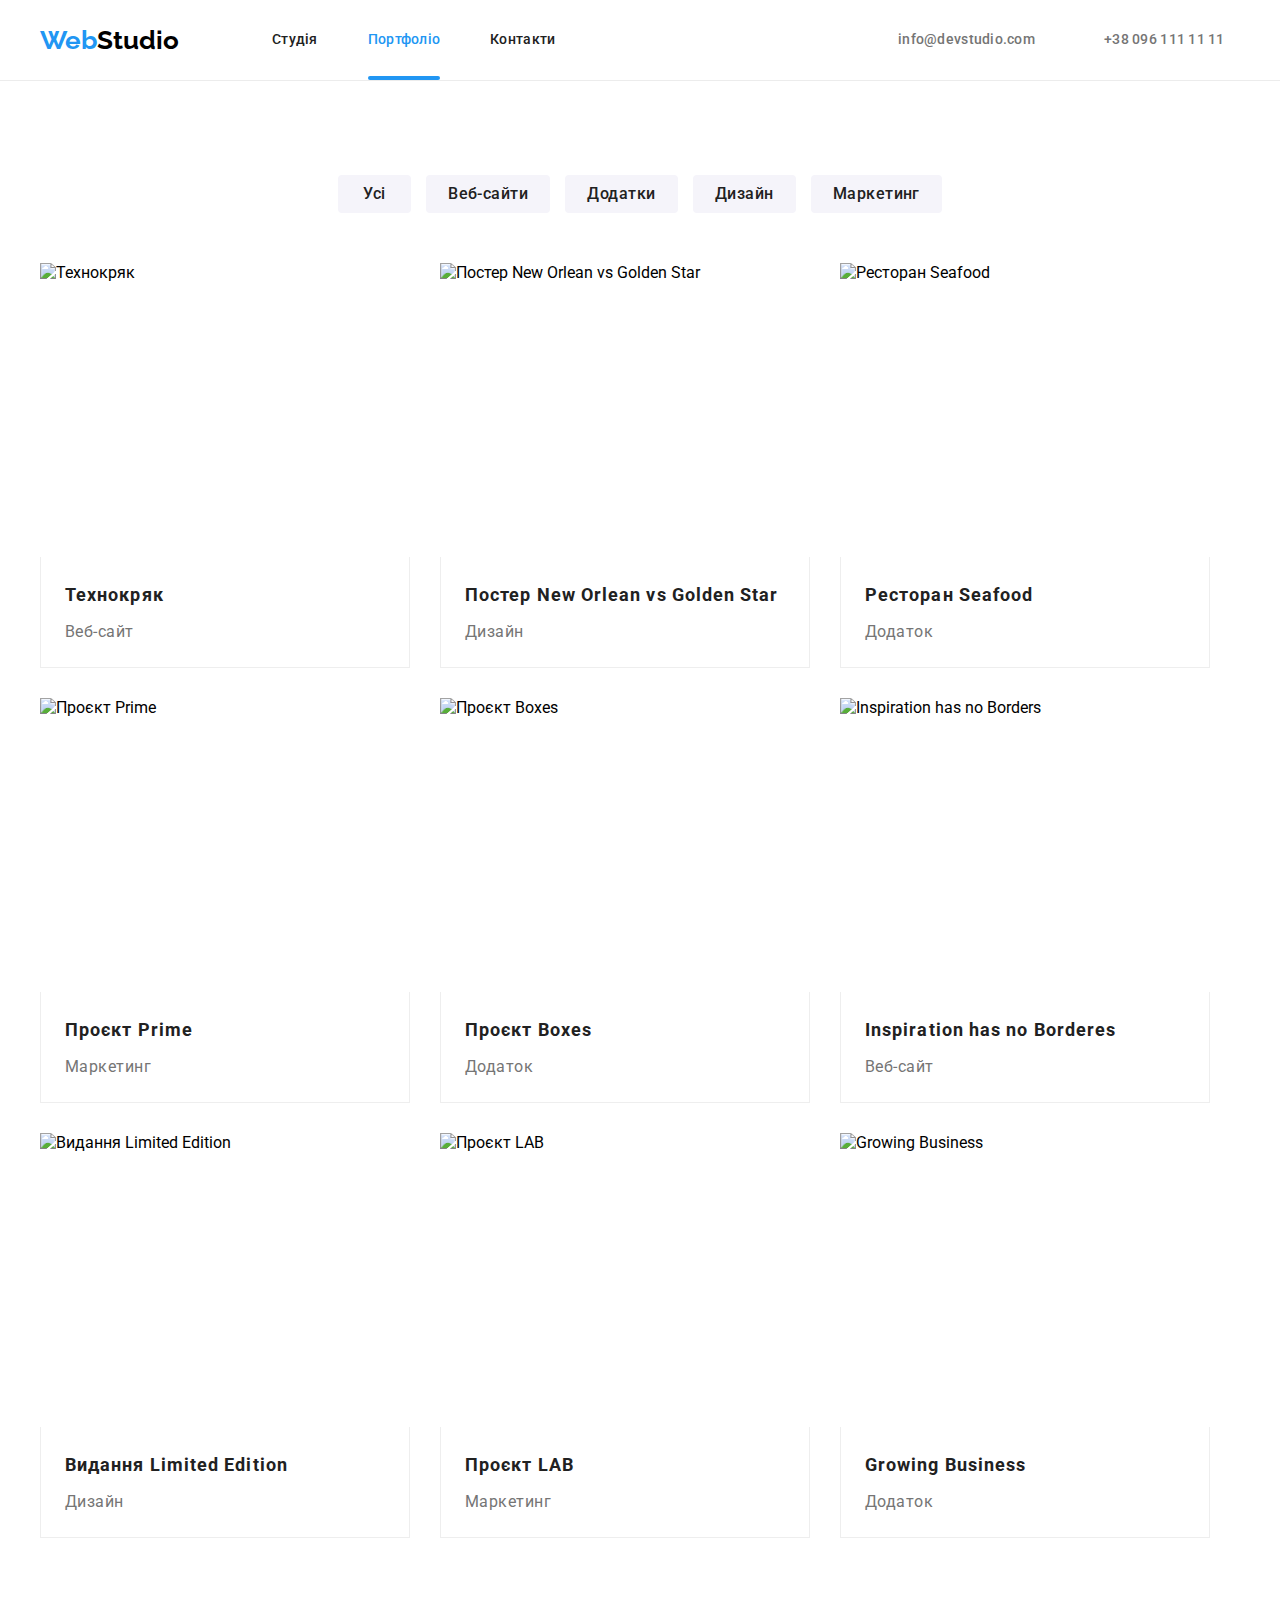
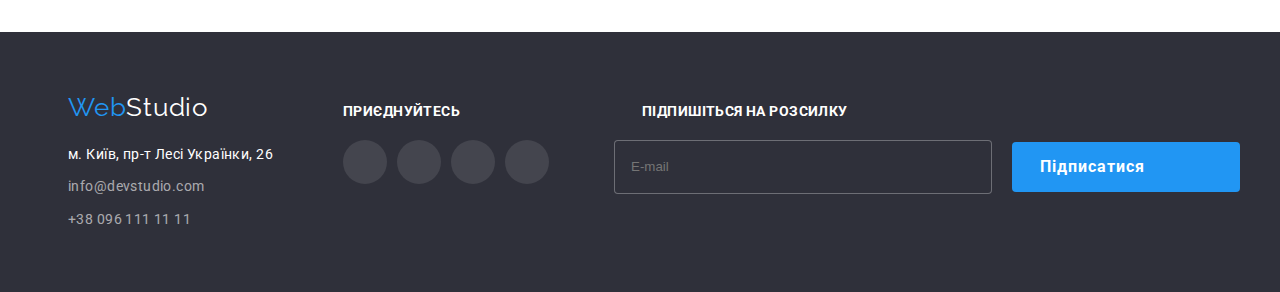
==== portfolio.html @ 9c668f52 "1" ====
<!DOCTYPE html>
<html lang="uk">
  <head>
    <meta charset="UTF-8" />
    <meta http-equiv="X-UA-Compatible" content="IE=edge" />
    <meta name="viewport" content="width=device-width, initial-scale=1.0" />
    <title>Web Studio</title>
  <link rel="stylesheet" href="https://cdnjs.cloudflare.com/ajax/libs/modern-normalize/1.1.0/modern-normalize.min.css" integrity="sha512-wpPYUAdjBVSE4KJnH1VR1HeZfpl1ub8YT/NKx4PuQ5NmX2tKuGu6U/JRp5y+Y8XG2tV+wKQpNHVUX03MfMFn9Q==" crossorigin="anonymous" referrerpolicy="no-referrer" />
    <link rel="stylesheet" href="./css/styles.css" />
    <link rel="stylesheet" href="./css/main.min.css"/>
    <link rel="preconnect" href="https://fonts.googleapis.com" />
    <link rel="preconnect" href="https://fonts.gstatic.com" crossorigin />

    <link
      href="https://fonts.googleapis.com/css2?family=Raleway:wght@700&family=Roboto:wght@400;500;700;900&display=swap"
      rel="stylesheet"
    />
  </head>
  <body>
    <header  class="navigation nav-portfolio">
      <div class="container navigation">
      <a href="" class="link logo"><span class="logo-1">Web</span>Studio</a>
      <nav>
        <ul class="list navigation__list">
          <li class="item">
            <a href="./index.html" class="link navigation__link">Студія</a>
          </li>
          <li class="item">
            <a href="" class="link navigation__link current">Портфоліо</a>
          </li>
          <li class="item">
            <a href="" class="link navigation__link">Контакти</a>
          </li>
        </ul>
      </nav>
      <ul class="list connection">
        <li class="contacts">
          <a href="mailto:info@devstudio.com" class="link contacts__list "><svg width="20px" height="16px" class="connection__icons " >
            <use href="./images/icons.svg#icon-envelope-hover" ></use>
          </svg>info@devstudio.com</a
          >
        </li>
        <li class="contacts">
          <a href="tel:+380961111111" class="link contacts__list "
            ><svg width="15px" height="21px" class="connection__icons ">
            <use href="./images/icons.svg#icon-smartphone" ></use>
          </svg>+38 096 111 11 11</a
          >
        </li>
      </ul>
      </div>
    </header>
    <main>
      <section class="section">
        <div class="container">
        <ul class="list portfolio-button-list">
        <li class="portfolio-button"><button type="button" class="portfolio-btn">Усі</button></li>
        <li class="portfolio-button"><button type="button" class="portfolio-btn">Веб-сайти</button></li>
        <li class="portfolio-button"><button type="button" class="portfolio-btn">Додатки</button></li>
        <li class="portfolio-button"><button type="button" class="portfolio-btn">Дизайн</button></li>
        <li class="portfolio-button"><button type="button" class="portfolio-btn">Маркетинг</button></li>
        </ul>
        <ul class="list portfolio-images">
          <li class="images">
            <div class="portfolio-item">
            <img
              src="./images/img (4) (1).jpg"
              alt="Технокряк"
              width="370"
              height="294"
            />
            <p class="portfolio-img">Ресурс пропонує косплексні пропозиції з різним рівнем функціоналу та сервісів. Все це дозволить відвідувачу отримати вичерпні відомості про компанію чи приватні особу.</p>
            </div>
            <div class="box">
            <h3 class="works">Технокряк</h3>
            <p class="projects"> Веб-сайт</p>
            </div>
          </li>
          <li class="images ">
            <div class="portfolio-item">
            <img
              src="./images/img (5) (1).jpg"
              alt="Постер New Orlean vs Golden Star"
              width="370"
              height="294"
            />
            <p class="portfolio-img">Ресурс пропонує косплексні пропозиції з різним рівнем функціоналу та сервісів. Все це дозволить відвідувачу отримати вичерпні відомості про компанію чи приватні особу.</p>
            </div>
            <div class="box">
            <h3 class="works">Постер New Orlean vs Golden Star</h3>
            <p class="projects"> Дизайн</p>
          </div>
          </li>
          <li class="images">
            <div class="portfolio-item">
              <img
              src="./images/img (6) (1).jpg"
              alt="Ресторан Seafood"
              width="370"
              height="294"
            />
          <p class="portfolio-img">Ресурс пропонує косплексні пропозиції з різним рівнем функціоналу та сервісів. Все це дозволить відвідувачу отримати вичерпні відомості про компанію чи приватні особу.</p>
            </div>
          <div class="box">
            <h3 class="works">Ресторан Seafood</h3>
            <p class="projects"> Додаток</p>
            </div>
          </li>
          <li class="images">
            <div class="portfolio-item">
            <img
              src="./images/img (7) (1).jpg"
              alt="Проєкт Prime"
              width="370"
              height="294"
            />
            <p class="portfolio-img">Ресурс пропонує косплексні пропозиції з різним рівнем функціоналу та сервісів. Все це дозволить відвідувачу отримати вичерпні відомості про компанію чи приватні особу.</p>
            </div>
            <div class="box">
            <h3 class="works">Проєкт Prime</h3>
            <p class="projects"> Маркетинг</p>
            </div>
          </li>
          <li class="images">
            <div class="portfolio-item">
            <img
              src="./images/img (8) (1).jpg"
              alt="Проєкт Boxes"
              width="370"
              height="294"
            />
            <p class="portfolio-img">Ресурс пропонує косплексні пропозиції з різним рівнем функціоналу та сервісів. Все це дозволить відвідувачу отримати вичерпні відомості про компанію чи приватні особу.</p>
            </div>
            <div class="box">
            <h3 class="works">Проєкт Boxes</h3>
            <p class="projects"> Додаток</p>
            </div>
          </li>
           <li class="images">
            <div class="portfolio-item">
            <img
              src="./images/img (9) (1).jpg"
              alt="Inspiration has no Borders"
              width="370"
              height="294"
            />
            <p class="portfolio-img">Ресурс пропонує косплексні пропозиції з різним рівнем функціоналу та сервісів. Все це дозволить відвідувачу отримати вичерпні відомості про компанію чи приватні особу.</p>
            </div>
            <div class="box">
            <h3 class="works">Inspiration has no Borderes</h3>
            <p class="projects"> Веб-сайт</p>
            </div>
          </li>
          <li class="images">
            <div class="portfolio-item">
            <img
              src="./images/img (10) (1).jpg"
              alt="Видання Limited Edition"
              width="370"
              height="294"
            />
            <p class="portfolio-img">Ресурс пропонує косплексні пропозиції з різним рівнем функціоналу та сервісів. Все це дозволить відвідувачу отримати вичерпні відомості про компанію чи приватні особу.</p>
            </div>
            <div class="box">
            <h3 class="works">Видання Limited Edition</h3>
            <p class="projects"> Дизайн</p>
            </div>
          </li>
          <li class="images">
             <div class="portfolio-item">
            <img
              src="./images/img (11) (1).jpg"
              alt="Проєкт LAB"
              width="370"
              height="294"
            />
            <p class="portfolio-img">Ресурс пропонує косплексні пропозиції з різним рівнем функціоналу та сервісів. Все це дозволить відвідувачу отримати вичерпні відомості про компанію чи приватні особу.</p>
             </div>
            <div class="box">
            <h3 class="works">Проєкт LAB</h3>
            <p class="projects"> Маркетинг</p>
            </div>
          </li>
           <li class="images">
             <div class="portfolio-item">
            <img
              src="./images/img (12) (1).jpg"
              alt="Growing Business"
              width="370"
              height="294"
            />
            <p class="portfolio-img">Ресурс пропонує косплексні пропозиції з різним рівнем функціоналу та сервісів. Все це дозволить відвідувачу отримати вичерпні відомості про компанію чи приватні особу.</p>
             </div>
            <div class="box">
            <h3 class="works">Growing Business</h3>
            <p class="projects"> Додаток</p>
            </div>
          </li>
          </div>
      </section>
    </main>
     <footer class="footer">
       <div class="container adress-container">
        <div class="footer-container">
      <a href="" class="link logo-2"><span class="logo-1">Web</span>Studio</a>
      <address class="studio-address">
        <ul class="list all-addresses">
          <li class="list-address">
            <a
              href="https://goo.gl/maps/GRgKBhRYMdMoamfV8"
              class="link address address-1"
              target="_blank"
              rel="noopener noreferrer nofollow"
              >м. Київ, пр-т Лесі Українки, 26</a
            >
          </li>
          <li class="list-address">
            <a href="mailto:info@devstudio.com" class="link address"
              >info@devstudio.com</a
            >
          </li>
          <li class="list-address">
            <a href="tel:+380961111111" class="link address"
              >+38 096 111 11 11</a
            >
          </li>
        </ul>
        </address>
        </div>
        <div class="footer-container-1">
        <h3 class="soc-title">Приєднуйтесь</h3>
        <ul class="list soc-footer-list">
          <li class="soc-list-item "> <a href="#" class="soc-link footer-item">
                <svg width="20px" height="20px" class="svg-icon svg-icon-1">
                  <use href="./images/icons.svg#icon-instagram-2"></use>
                </svg>
                </a>
              </li>
              <li class="soc-list-item"> <a href="#" class="soc-link footer-item">
                <svg width="20px" height="20px" class="svg-icon svg-icon-1">
                  <use href="./images/icons.svg#icon-twitter-1"></use>
                </svg>
                </a>
              </li>
              <li class="soc-list-item"> <a href="#" class="soc-link footer-item">
                <svg width="20px" height="20px" class="svg-icon svg-icon-1">
                  <use href="./images/icons.svg#icon-facebook-1"></use>
                </svg>
                </a>
              </li>
              </li>
              <li class="soc-list-item"> <a href="#" class="soc-link footer-item">
                <svg width="20px" height="20px" class="svg-icon svg-icon-1">
                  <use href="./images/icons.svg#icon-linkedin-1"></use>
                </svg>
                </a>
              </li>
              </div>
                <div class="footer-container-2">
         <h3 class="soc-title">Підпишіться на розсилку</h3>
         <div class="telegram">
         
          <div class="form-links">
          <label for="mail"></label>
           <input type="email" name="mail" id="mail" class="email" placeholder="E-mail"/>
          </div>
          <a href="" class="link">
           <div class="telegram-link">
           Підписатися
           <svg width="24px" height="24px" class="icon-telegram">
            <use href="./images/icons.svg#icon-icon-send"></use>
           </svg>
           </div>
          </a>
        
         </div>
      </div>
        </ul>
      </div>
    </footer> 
  </body>
</html>
---- css/main.min.css ----
body{font-family:"Roboto",sans-serif}.section{padding-top:60px;padding-bottom:60px}@media screen and (min-width: 480px){.section{padding-top:60px;padding-bottom:60px}}@media screen and (min-width: 1200px){.section{padding-top:94px;padding-bottom:94px}}body,h1,h2,h3,ul,li,p{margin:0;padding:0}.link{text-decoration:none}.list{list-style:none;margin:0;padding:0}.container{margin-left:auto;margin-right:auto;width:100%;padding-left:15px;padding-right:15px}@media screen and (min-width: 480px){.container{width:480px}}@media screen and (min-width: 768px){.container{width:768px}}@media screen and (min-width: 1200px){.container{width:1200px}}.navigation{display:flex;align-items:center;margin-left:auto;margin-right:auto}.logo{color:#000;font-family:"Raleway","Arial",Raleway;font-weight:700;font-size:24px;line-height:1.19}@media screen and (min-width: 1200px){.logo{font-size:26px}}.logo-1{color:#2196f3}.navigation__list{display:flex;flex-wrap:nowrap;margin-left:87px;font-weight:500;font-size:14px;line-height:1.14;letter-spacing:.02em}.navigation__list .item:not(:last-child){margin-right:50px}.navigation__list .current{color:#2196f3}@media screen and (min-width: 1200px){.navigation__list{margin-left:93px}}.navigation__list .navigation__link:hover,.navigation__list .navigation__link:focus{color:#2196f3;transition:250ms cubic-bezier(0.4, 0, 0.2, 1)}.contacts{display:flex;align-items:center;width:161px;height:16px}.contacts:hover .contacts__list,.contacts:focus .contacts__list{color:#2196f3;transition:250ms cubic-bezier(0.4, 0, 0.2, 1)}.cont-icon{margin-right:10px;fill:#757575}.navigation__link{color:#212121;display:block;padding-top:32px;padding-bottom:32px;transition:250ms cubic-bezier(0.4, 0, 0.2, 1)}.nav-portfolio{border-bottom-width:1px;border-bottom-style:solid;border-bottom-color:#ececec}.item{position:relative}.current::after{position:absolute;content:" ";left:0;bottom:0;display:block;width:100%;height:4px;background-color:#2196f3;border-radius:2px}.connection{display:flex;flex-wrap:wrap;justify-content:left;text-align:left;margin-left:96px;font-weight:500;font-size:12px;line-height:1.14;letter-spacing:.02em}@media screen and (min-width: 1200px){.connection{margin-right:0px;margin-left:auto;font-size:14px}.connection .contacts:not(:last-child){margin-right:50px}}.contacts__list{display:inline-flex;align-items:center;color:#757575;padding-top:32px;padding-bottom:32px;transition:250ms cubic-bezier(0.4, 0, 0.2, 1)}.contacts__list:hover .connection__icons,.contacts__list:focus .connection__icons{fill:#2196f3;transition:250ms cubic-bezier(0.4, 0, 0.2, 1)}.connection__icons{fill:#757575;margin-right:10px;transition:250ms cubic-bezier(0.4, 0, 0.2, 1)}.slogan__section{background-color:#2f303a;padding-top:118px;padding-bottom:118px;padding-bottom:auto;width:100%}@media screen and (min-width: 1200px){.slogan__section{padding-top:200px;padding-bottom:200px}}.overlay{width:100%;height:auto;margin-left:auto;margin-right:auto;background-image:linear-gradient(rgba(47, 48, 58, 0.4), rgba(47, 48, 58, 0.4)),url("../images/Header img.jpg");background-size:cover;background-repeat:no-repeat;background-position:center}@media(min-device-pixel-ratio: 2),(-webkit-min-device-pixel-ratio: 2),(min-resolution: 192dpi),(min-resolution: 2dppx){.overlay{background-image:linear-gradient(rgba(47, 48, 58, 0.4), rgba(47, 48, 58, 0.4)),url("../images/Header img-2x.jpg")}}@media screen and (min-width: 480px){.overlay{background-image:linear-gradient(rgba(47, 48, 58, 0.4), rgba(47, 48, 58, 0.4)),url("../images/Header img.jpg")}}@media screen and (min-width: 480px)and (min-device-pixel-ratio: 2),screen and (min-width: 480px)and (-webkit-min-device-pixel-ratio: 2),screen and (min-width: 480px)and (min-resolution: 192dpi),screen and (min-width: 480px)and (min-resolution: 2dppx){.overlay{background-image:linear-gradient(rgba(47, 48, 58, 0.4), rgba(47, 48, 58, 0.4)),url("../images/Header img-2x.jpg")}}@media screen and (min-width: 768px){.overlay{background-image:linear-gradient(rgba(47, 48, 58, 0.4), rgba(47, 48, 58, 0.4)),url("../images/Header img tab.jpg")}}@media screen and (min-width: 768px)and (min-device-pixel-ratio: 2),screen and (min-width: 768px)and (-webkit-min-device-pixel-ratio: 2),screen and (min-width: 768px)and (min-resolution: 192dpi),screen and (min-width: 768px)and (min-resolution: 2dppx){.overlay{background-image:linear-gradient(rgba(47, 48, 58, 0.4), rgba(47, 48, 58, 0.4)),url(../images/Header\ img\ tab-2x.jpg)}}@media screen and (min-width: 1200px){.overlay{max-width:1600px;height:600px;background-image:linear-gradient(rgba(47, 48, 58, 0.4), rgba(47, 48, 58, 0.4)),url("../images/Img (13) (1).jpg")}}@media screen and (min-width: 1200px)and (min-device-pixel-ratio: 2),screen and (min-width: 1200px)and (-webkit-min-device-pixel-ratio: 2),screen and (min-width: 1200px)and (min-resolution: 192dpi),screen and (min-width: 1200px)and (min-resolution: 2dppx){.overlay{background-image:linear-gradient(rgba(47, 48, 58, 0.4), rgba(47, 48, 58, 0.4)),url("../images/Img (15)-2x.jpg")}}.slogan__title{margin-left:auto;margin-right:auto;width:100%;margin-bottom:30px;margin-top:0;font-weight:900;font-size:26px;line-height:1.36;text-align:center;letter-spacing:.06em;text-transform:uppercase;color:#fff}@media screen and (min-width: 480px){.slogan__title{width:360px}}@media screen and (min-width: 768px){.slogan__title{width:360px}}@media screen and (min-width: 1200px){.slogan__title{width:696px;font-size:44px}}.slogan__btn{display:inline-block;border-radius:4px;padding:10px 32px;min-width:216;text-align:center;border:#2196f3;margin-left:auto;margin-right:auto;font-family:inherit;font-weight:700;font-size:16px;line-height:1.87;display:flex;align-items:center;letter-spacing:.06em;color:#fff;background-color:#2196f3}.portfolio-button-list{display:flex;align-items:left;flex-wrap:wrap;gap:15px;width:100%}@media screen and (min-width: 768px){.portfolio-button-list{justify-content:center}}.portfolio-button{display:inline-block}.portfolio-btn{display:inline-block;border-radius:4px;padding:6px 22px;min-width:73px;text-align:center;border:#f5f4fa;margin-left:auto;margin-right:auto;font-family:inherit;font-weight:500;font-size:16px;line-height:1.62;text-align:center;letter-spacing:.03em;color:#212121;background-color:#f5f4fa;transition:250ms cubic-bezier(0.4, 0, 0.2, 1)}.portfolio-btn:hover,.portfolio-btn:focus{color:#fff;background-color:#2196f3;box-shadow:0px 3px 1px rgba(0,0,0,.1),0px 1px 2px rgba(0,0,0,.08),0px 2px 2px rgba(0,0,0,.12);transition:250ms cubic-bezier(0.4, 0, 0.2, 1)}.portfolio-images{display:flex;flex-wrap:wrap;margin-top:50px;gap:30px;width:100%}.images{width:370px;margin-top:30px}.images{max-width:450px;margin-top:0;box-shadow:drop-shadow(0px 4px 4px rgba(0, 0, 0, 0.25));transition:250ms cubic-bezier(0.4, 0, 0.2, 1)}.images:hover,.images:focus{box-shadow:0px 1px 1px rgba(0,0,0,.12),0px 4px 4px rgba(0,0,0,.06),1px 4px 6px rgba(0,0,0,.16);transition:250ms cubic-bezier(0.4, 0, 0.2, 1)}@media screen and (min-width: 480px){.images{max-width:450px}}@media screen and (min-width: 768px){.images{max-width:354px}}@media screen and (min-width: 1200px){.images{max-width:370px}}.images:hover .portfolio-img,.images:focus .portfolio-img{transform:translateY(0);opacity:1}.img-margin{margin-top:30px}.portfolio-item{position:relative;overflow:hidden}.portfolio-img{position:absolute;top:0;font-style:normal;font-size:18px;line-height:1.71;letter-spacing:.03em;color:#fff;background-color:rgba(33,150,243,.9);padding:63px 24px;height:100%;opacity:0;transform:translateY(100%);transition:transform 250ms cubic-bezier(0.4, 0, 0.2, 1)}.box{padding:20px 24px;box-sizing:border-box;max-width:450px;border-top-width:0;border-top-style:solid;border-top-color:#eee;border-right-width:1px;border-right-style:solid;border-right-color:#eee;border-bottom-width:1px;border-bottom-style:solid;border-bottom-color:#eee;border-left-width:1px;border-left-style:solid;border-left-color:#eee}@media screen and (min-width: 768px){.box{height:146px}}@media screen and (min-width: 1200px){.box{height:auto;max-width:370px}}.works{font-size:18px;line-height:2;letter-spacing:.06em;color:#212121}.advntg-icon::before{display:block;content:" ";height:120px;border-radius:4px;margin-bottom:30px;outline:1px,solid,#f5f4fa;background-repeat:no-repeat;background-position:center;background-color:#f5f4fa}@media screen and (min-width: 480px){.advntg-icon::before{width:450px}}@media screen and (min-width: 768px){.advntg-icon::before{width:354px}}@media screen and (min-width: 1200px){.advntg-icon::before{width:270px}}.advntg-icon1::before{background-image:url("../images/antenna 1.svg");background-size:70px;background-repeat:no-repeat;background-position:center;background-color:#f5f4fa}.advntg-icon2::before{background-image:url("../images/clock 1.svg");background-size:70px;background-repeat:no-repeat;background-position:center;background-color:#f5f4fa}.advntg-icon3::before{background-image:url("../images/diagram 1.svg");background-size:70px;background-repeat:no-repeat;background-position:center;background-color:#f5f4fa}.advntg-icon4::before{background-image:url("../images/astronaut 1.svg");background-size:70px;background-repeat:no-repeat;background-position:center;background-color:#f5f4fa}.advntg-section{padding-top:60px;padding-bottom:60px}@media screen and (min-width: 480px){.advntg-section{padding-top:60px;padding-bottom:60px}}@media screen and (min-width: 1200px){.advntg-section{padding-top:94px;padding-bottom:94px}}.studio-advantages{display:flex;flex-wrap:wrap;width:100%}@media screen and (min-width: 480px){.studio-advantages{flex-wrap:wrap}}@media screen and (min-width: 1200px){.studio-advantages{flex-wrap:nowrap;width:100%}}.advntg-list{width:100%}@media screen and (min-width: 480px){.advntg-list{width:100%}}@media screen and (min-width: 768px){.advntg-list{width:calc((100% - 60px)/2);margin-right:30px}}@media screen and (min-width: 1200px){.advntg-list{margin-bottom:0px;width:270px}.advntg-list .studio-advantages .advntg-list:not(:last-child){margin-right:30px}}.adventages-list{font-weight:700;font-size:14px;line-height:1.14;letter-spacing:.03em;text-transform:uppercase;color:#212121}@media screen and (min-width: 480px){.adventages-list{text-align:center}}@media screen and (min-width: 768px){.adventages-list{text-align:left}}.advantages{margin-top:10px;margin-bottom:0;font-size:14px;line-height:1.71;letter-spacing:.03em;color:#757575}@media screen and (min-width: 480px){.img__section{position:absolute;width:1px;height:1px;margin:-1px;border:0;padding:0;white-space:nowrap;-webkit-clip-path:inset(100%);clip-path:inset(100%);clip:rect(0 0 0 0);overflow:hidden}}.images-collection{display:flex;margin-top:50px;align-items:center;justify-content:center}.images-collection .img-box:not(:last-child){margin-right:30px}.img-box{position:relative}.img-title{position:absolute;bottom:0;font-style:normal;font-weight:700;font-size:14px;line-height:1.14;letter-spacing:.03em;text-transform:uppercase;color:#fff;background-color:rgba(47,48,58,.8);width:100%;padding:27px;text-align:center;opacity:1;transition:250ms cubic-bezier(0.4, 0, 0.2, 1)}.stuff-container{padding-top:30px;padding-bottom:30px;box-sizing:border-box;height:168px;background-color:#fff;border-top-width:0;width:100%}.stuff-section{background-color:#f5f4fa;width:100%}.stuff-list{display:flex;flex-wrap:wrap}@media screen and (min-width: 480px){.stuff-list{margin-top:0px}}@media screen and (min-width: 768px){.stuff-list{gap:30px;margin-top:30px}}@media screen and (min-width: 1200px){.stuff-list{flex-wrap:nowrap;width:100%;margin-top:50px}}.stuff{text-align:center;font-weight:500;font-size:16px;line-height:1.18;letter-spacing:.03em;color:#212121}.stuff-img{width:100%;margin-top:30px;border-right-width:1px;border-right-style:solid;border-right-color:#eee;border-bottom-width:1px;border-bottom-style:solid;border-bottom-color:#eee;border-left-width:1px;border-left-style:solid;border-left-color:#eee;box-shadow:0px 4px 4px rgba(0,0,0,.25)}@media screen and (min-width: 480px){.stuff-img{margin-top:30px}}@media screen and (min-width: 768px){.stuff-img{width:calc((100% - 60px)/2);margin-top:0px}}img{display:block;width:100%;height:auto}.position{text-align:center;margin-top:10px;font-size:16px;line-height:1.18;letter-spacing:.03em;color:#757575}.projects{margin-top:4px;font-size:16px;line-height:1.87;letter-spacing:.03em;color:#757575}.soc-list{display:flex;justify-content:center;align-items:center;margin-top:16px}.soc-list-item{width:44px;height:44px}.soc-list-item:not(:last-child){margin-right:10px}.soc-link{display:flex;justify-content:center;align-items:center;width:100%;height:100%;background-color:#fff;border-radius:50%;transition:250ms cubic-bezier(0.4, 0, 0.2, 1)}.soc-link:hover,.soc-link:focus{background-color:#2196f3;transition:250ms cubic-bezier(0.4, 0, 0.2, 1)}.soc-link:hover .svg-icon,.soc-link:focus .svg-icon{fill:#fff;transition:250ms cubic-bezier(0.4, 0, 0.2, 1)}.svg-icon{height:20px}.svg-icon{fill:#afb1b8;transition:250ms cubic-bezier(0.4, 0, 0.2, 1)}.group__list{display:flex;justify-content:center;align-items:center;margin-top:50px;width:100%;flex-wrap:wrap}@media screen and (min-width: 480px){.group__list{width:100%;gap:30px;flex-wrap:wrap;margin-top:30px}}@media screen and (min-width: 1200px){.group__list{flex-wrap:nowrap;width:100%;gap:0px}.group__list .group__item:not(:last-child){margin-right:30px}}.group__link{display:flex;justify-content:center;align-items:center;border-radius:4px;width:210px;height:94px;width:210px;color:#afb1b8;border:1px solid #afb1b8;margin-bottom:30px;gap:30px;transition:250ms cubic-bezier(0.4, 0, 0.2, 1)}.group__link:hover,.group__link:focus{border:1px solid #2196f3;color:#2196f3;transition:250ms cubic-bezier(0.4, 0, 0.2, 1)}.group__link:hover .group__icon,.group__link:focus .group__icon{fill:#2196f3;transition:250ms cubic-bezier(0.4, 0, 0.2, 1)}@media screen and (min-width: 480px){.group__link{width:210px;margin-right:0px;margin-bottom:0px}}@media screen and (min-width: 768px){.group__link{width:226px}}@media screen and (min-width: 1200px){.group__link{width:170px}.group__link .group__item:not(:last-child){margin-right:30px}}.group__icon{fill:#afb1b8;transition:250ms cubic-bezier(0.4, 0, 0.2, 1)}.group__container{justify-content:center;align-items:center}.footer{padding-top:60px;padding-bottom:60px;background-color:#2f303a;align-items:center;display:block}@media screen and (min-width: 1200px){.footer{display:flex}}.logo-2{display:flex;justify-content:center;font-family:"Raleway";font-size:26px;line-height:1.19;letter-spacing:.03em;color:#fff}@media screen and (min-width: 1200px){.logo-2{justify-content:left}}.studio-address{margin-top:20px}.address{font-style:normal;font-size:14px;line-height:1.71;letter-spacing:.03em;color:rgba(255,255,255,.6);transition:250ms cubic-bezier(0.4, 0, 0.2, 1)}.all-addresses .list-address:not(:last-child){margin-bottom:9px}.address-1{color:#fff}.list-address .address:hover,.list-address .address:focus{color:#2196f3;transition:250ms cubic-bezier(0.4, 0, 0.2, 1)}.soc-title{font-style:normal;font-weight:700;font-size:14px;line-height:1.14;letter-spacing:.03em;text-transform:uppercase;color:#fff;text-align:center}@media screen and (min-width: 1200px){.soc-title{text-align:left}}.soc-footer-list{display:flex;margin-top:20px;flex-wrap:wrap;align-items:center;justify-content:center}.footer-container{text-align:center;align-items:center;justify-content:center}@media screen and (min-width: 768px){.footer-container{display:inline-block;margin-left:auto;margin-right:165px;text-align:center}}@media screen and (min-width: 1200px){.footer-container{text-align:left;margin-right:70px}}.footer-item{background-color:rgba(255,255,255,.1)}.svg-icon-1{fill:#fff}.adress-container{display:block;width:100%;align-items:baseline;justify-content:center}@media screen and (min-width: 768px){.adress-container{display:flex;flex-wrap:wrap}}@media screen and (min-width: 1200px){.adress-container{display:flex;flex-wrap:nowrap}}.footer-container-1{display:block;margin-left:auto;margin-right:auto;margin-top:60px;justify-content:center;text-align:center;align-items:center}@media screen and (min-width: 768px){.footer-container-1{margin-right:auto;margin-top:0px;margin-left:0px}}@media screen and (min-width: 1200px){.footer-container-1{margin-right:93px;margin-left:0px;margin-top:12px;display:block;text-align:left}}.telegram-link{width:200px;height:50px;text-align:center;align-items:center;padding-left:28px;background-color:#2196f3;border-radius:4px;font-family:"Roboto";font-style:normal;font-weight:700;font-size:16px;line-height:30px;display:flex;align-items:center;text-align:center;letter-spacing:.06em;color:#fff}.icon-telegram{margin-left:10px}.footer-container-2{display:block;margin-left:auto;margin-right:auto;width:100%;margin-top:60px;flex-wrap:wrap;justify-content:center;text-align:center;align-items:center}@media screen and (min-width: 1200px){.footer-container-2{margin-left:0px;margin-top:12px;display:block;width:570px;text-align:left}}.telegram{display:block;margin-left:auto;margin-right:auto;min-width:320px}@media screen and (min-width: 480px){.telegram{gap:20px}}@media screen and (min-width: 1200px){.telegram{display:flex;flex-wrap:nowrap;justify-content:center;align-items:center;text-align:left}}.telegram-link{margin-top:20px;display:flex;margin-left:auto;margin-right:auto}.email{margin-top:20px;height:50px;width:300px;border:1px solid rgba(255,255,255,.3);border-radius:4px;background-color:#2f303a;padding-left:16px;outline:none;color:#fff}@media screen and (min-width: 480px){.email{width:450px}}@media screen and (min-width: 1200px){.email{display:flex;width:358px}}.backdrop{position:fixed;top:0;left:0;width:100%;height:100%;background-color:rgba(0,0,0,.2);opacity:1;transition:opacity 250ms cubic-bezier(0.4, 0, 0.2, 1)}.backdrop.is-hidden{opacity:0;pointer-events:none}.backdrop.is-hidden .modal{transform:translate(-50%, -50%) scale(0)}.modal{position:absolute;top:50%;left:50%;height:581px;border-radius:50%;transform:translate(-50%, -50%) scale(1);background-color:#fff;box-shadow:0px 1px 3px rgba(0,0,0,.12),0px 1px 1px rgba(0,0,0,.14),0px 2px 1px rgba(0,0,0,.2);border-radius:4px;transition:transform 250ms cubic-bezier(0.4, 0, 0.2, 1);padding:40px 40px}.modal-btn{position:absolute;top:8px;right:8px;width:30px;height:30px;background-color:rgba(0,0,0,0);border:1px solid rgba(0,0,0,.1019607843);border-radius:50%;display:flex;align-items:center;justify-content:center;cursor:pointer}.modal-btn:hover .modal-close,.modal-btn:focus .modal-close{fill:#2196f3}.modal-title{font-family:"Roboto";font-style:normal;font-weight:700;font-size:20px;line-height:23px;text-align:center;letter-spacing:.03em;color:#212121}.form-field{position:relative;display:flex;flex-direction:column;margin-bottom:10px;font-family:"Roboto";font-style:normal;font-weight:400;font-size:12px;line-height:14px;letter-spacing:.01em;color:#757575}.form-field label{margin-bottom:4px}.form-field input{height:40px;border:1px solid rgba(33,33,33,.2);border-radius:4px;padding-left:42px;transition:250ms cubic-bezier(0.4, 0, 0.2, 1);cursor:pointer}.form-field input:focus,.form-field input:hover{border:1px solid #2196f3;outline:none}.form-field:focus-within>.modal-icon{fill:#2196f3}.form-field:hover>.modal-icon{fill:#2196f3}.form-field-comment{display:flex;flex-direction:column;width:448px;margin-bottom:10px;font-family:"Roboto";font-style:normal;font-weight:400;font-size:12px;line-height:14px;letter-spacing:.01em;color:#757575}.form-field-comment textarea{border:1px solid rgba(33,33,33,.2);border-radius:4px;padding:12px 16px;transition:250ms cubic-bezier(0.4, 0, 0.2, 1)}.form-field-comment textarea:focus,.form-field-comment textarea:hover{border:1px solid #2196f3;outline:none;cursor:pointer}.form-field-comment label{margin-bottom:4px}.form-field-comment textarea::-moz-placeholder{font-family:"Roboto";font-style:normal;font-weight:400;font-size:12px;line-height:14px;letter-spacing:.01em;color:rgba(117,117,117,.5)}.form-field-comment textarea:-ms-input-placeholder{font-family:"Roboto";font-style:normal;font-weight:400;font-size:12px;line-height:14px;letter-spacing:.01em;color:rgba(117,117,117,.5)}.form-field-comment textarea::placeholder{font-family:"Roboto";font-style:normal;font-weight:400;font-size:12px;line-height:14px;letter-spacing:.01em;color:rgba(117,117,117,.5)}.comment-placeholder{resize:none;width:auto;height:120px;max-height:250px}.modal-form-1{margin-top:12px}.form-btn{display:inline-block;border-radius:4px;margin-top:30px;width:200px;height:50px;text-align:center;justify-content:center;border:#2196f3;margin-left:auto;margin-right:auto;cursor:pointer;font-family:inherit;font-weight:700;font-size:16px;line-height:1.87;display:flex;align-items:center;letter-spacing:.06em;color:#fff;background-color:#2196f3;box-shadow:0px 4px 4px rgba(0,0,0,.15)}.modal-icon{position:absolute;display:flex;top:50%;margin-left:12px;transition:250ms cubic-bezier(0.4, 0, 0.2, 1);cursor:pointer}.modal-input-group{margin-top:20px;justify-content:center;text-align:center}.modal-politic-label{display:flex;align-items:center;font-family:"Roboto";font-style:normal;font-weight:400;font-size:14px;line-height:24px;justify-content:center;text-align:center;letter-spacing:.03em;cursor:pointer;color:#757575}.modal-politic-label::before{content:"";width:16px;height:15px;border:2px solid #212121;border-radius:2px;display:block;margin-right:8px;transition:250ms cubic-bezier(0.4, 0, 0.2, 1);justify-content:center;align-items:center;cursor:pointer}.modal-politic-check:checked+label::before{border:none;background-image:url("..//images/Vector (1).svg");background-repeat:no-repeat;background-position:center;background-color:#2196f3;width:16px;height:15px}.chackbox-link{font-family:"Roboto";margin-left:4px;font-style:normal;font-weight:400;font-size:14px;line-height:24px;color:#2196f3;letter-spacing:.03em;-webkit-text-decoration-line:underline;text-decoration-line:underline}.modal-close{transition:250ms cubic-bezier(0.4, 0, 0.2, 1);cursor:pointer}.visually-hidden{position:absolute;width:1px;height:1px;margin:-1px;border:0;padding:0;white-space:nowrap;-webkit-clip-path:inset(100%);clip-path:inset(100%);clip:rect(0 0 0 0);overflow:hidden}.main-btn{display:inline-block;border-radius:4px;padding:10px 32px;min-width:216;text-align:center;border:#2196f3;margin-left:auto;margin-right:auto;font-family:inherit;font-weight:700;font-size:16px;line-height:1.87;display:flex;align-items:center;letter-spacing:.06em;color:#fff;background-color:#2196f3}.portfolio-button-list{display:flex;align-items:center}.portfolio-btn{display:inline-block;border-radius:4px;padding:6px 22px;min-width:73px;text-align:center;border:#f5f4fa;margin-left:auto;margin-right:auto;font-family:inherit;font-weight:500;font-size:16px;line-height:1.62;text-align:center;letter-spacing:.03em;color:#212121;background-color:#f5f4fa;transition:250ms cubic-bezier(0.4, 0, 0.2, 1)}.portfolio-btn:hover,.portfolio-btn:focus{color:#fff;background-color:#2196f3;box-shadow:0px 3px 1px rgba(0,0,0,.1),0px 1px 2px rgba(0,0,0,.08),0px 2px 2px rgba(0,0,0,.12);transition:250ms cubic-bezier(0.4, 0, 0.2, 1)}.title{display:flex;justify-content:center;font-size:36px;line-height:1.16;text-align:center;letter-spacing:.03em;color:#212121}@media screen and (min-width: 480px){.title{font-size:28px}}@media screen and (min-width: 1200px){.title{font-size:36px}}/*# sourceMappingURL=main.min.css.map */
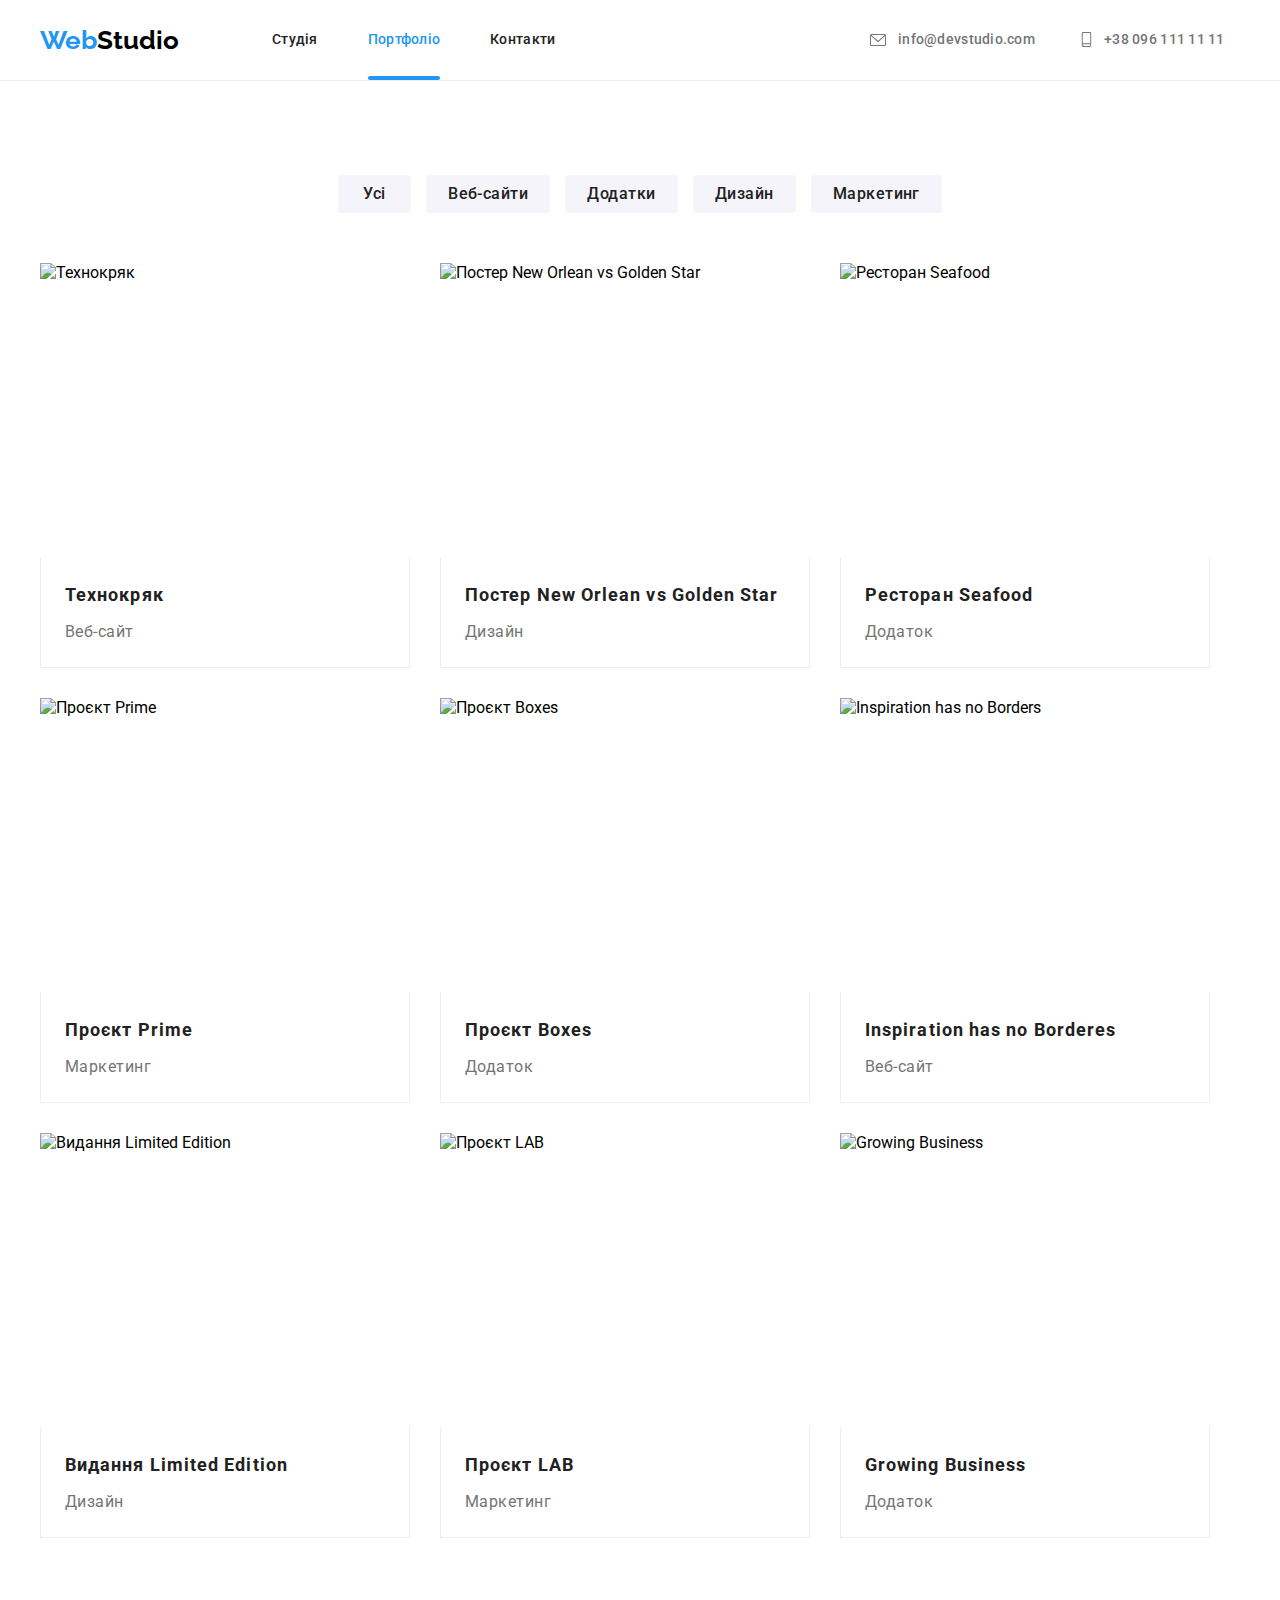
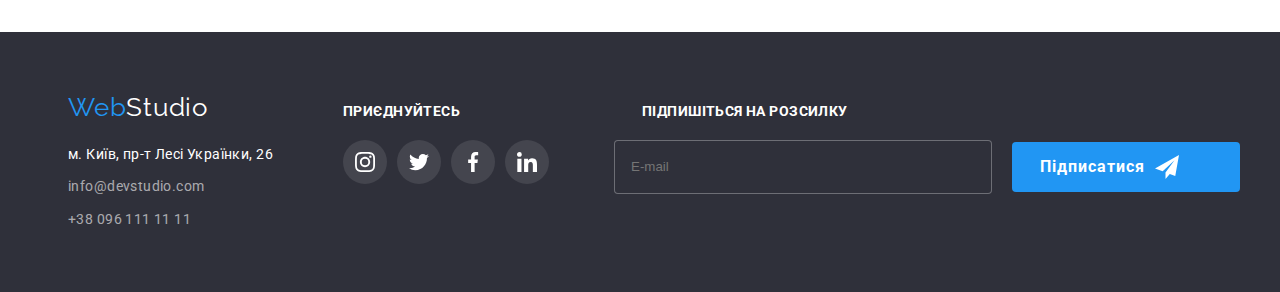
==== commit f1953b97: "2" ====
--- a/portfolio.html
+++ b/portfolio.html
@@ -17,7 +17,7 @@
     />
   </head>
   <body>
-    <header  class="navigation nav-portfolio">
+    <header  class="nav-portfolio">
       <div class="container navigation">
       <a href="" class="link logo"><span class="logo-1">Web</span>Studio</a>
       <nav>
@@ -48,6 +48,11 @@
           >
         </li>
       </ul>
+      <button data-modal-open type="button" class="smartphone_btn">
+              <svg width="40px" height="40px" class="smart_open">
+                 <use href="./images/icons.svg#icon-menu_40px"></use>
+              </svg>
+            </button>
       </div>
     </header>
     <main>
--- a/css/main.min.css
+++ b/css/main.min.css
@@ -1 +1 @@
-body{font-family:"Roboto",sans-serif}.section{padding-top:60px;padding-bottom:60px}@media screen and (min-width: 480px){.section{padding-top:60px;padding-bottom:60px}}@media screen and (min-width: 1200px){.section{padding-top:94px;padding-bottom:94px}}body,h1,h2,h3,ul,li,p{margin:0;padding:0}.link{text-decoration:none}.list{list-style:none;margin:0;padding:0}.container{margin-left:auto;margin-right:auto;width:100%;padding-left:15px;padding-right:15px}@media screen and (min-width: 480px){.container{width:480px}}@media screen and (min-width: 768px){.container{width:768px}}@media screen and (min-width: 1200px){.container{width:1200px}}.navigation{display:flex;align-items:center;margin-left:auto;margin-right:auto}.logo{color:#000;font-family:"Raleway","Arial",Raleway;font-weight:700;font-size:24px;line-height:1.19}@media screen and (min-width: 1200px){.logo{font-size:26px}}.logo-1{color:#2196f3}.navigation__list{display:flex;flex-wrap:nowrap;margin-left:87px;font-weight:500;font-size:14px;line-height:1.14;letter-spacing:.02em}.navigation__list .item:not(:last-child){margin-right:50px}.navigation__list .current{color:#2196f3}@media screen and (min-width: 1200px){.navigation__list{margin-left:93px}}.navigation__list .navigation__link:hover,.navigation__list .navigation__link:focus{color:#2196f3;transition:250ms cubic-bezier(0.4, 0, 0.2, 1)}.contacts{display:flex;align-items:center;width:161px;height:16px}.contacts:hover .contacts__list,.contacts:focus .contacts__list{color:#2196f3;transition:250ms cubic-bezier(0.4, 0, 0.2, 1)}.cont-icon{margin-right:10px;fill:#757575}.navigation__link{color:#212121;display:block;padding-top:32px;padding-bottom:32px;transition:250ms cubic-bezier(0.4, 0, 0.2, 1)}.nav-portfolio{border-bottom-width:1px;border-bottom-style:solid;border-bottom-color:#ececec}.item{position:relative}.current::after{position:absolute;content:" ";left:0;bottom:0;display:block;width:100%;height:4px;background-color:#2196f3;border-radius:2px}.connection{display:flex;flex-wrap:wrap;justify-content:left;text-align:left;margin-left:96px;font-weight:500;font-size:12px;line-height:1.14;letter-spacing:.02em}@media screen and (min-width: 1200px){.connection{margin-right:0px;margin-left:auto;font-size:14px}.connection .contacts:not(:last-child){margin-right:50px}}.contacts__list{display:inline-flex;align-items:center;color:#757575;padding-top:32px;padding-bottom:32px;transition:250ms cubic-bezier(0.4, 0, 0.2, 1)}.contacts__list:hover .connection__icons,.contacts__list:focus .connection__icons{fill:#2196f3;transition:250ms cubic-bezier(0.4, 0, 0.2, 1)}.connection__icons{fill:#757575;margin-right:10px;transition:250ms cubic-bezier(0.4, 0, 0.2, 1)}.slogan__section{background-color:#2f303a;padding-top:118px;padding-bottom:118px;padding-bottom:auto;width:100%}@media screen and (min-width: 1200px){.slogan__section{padding-top:200px;padding-bottom:200px}}.overlay{width:100%;height:auto;margin-left:auto;margin-right:auto;background-image:linear-gradient(rgba(47, 48, 58, 0.4), rgba(47, 48, 58, 0.4)),url("../images/Header img.jpg");background-size:cover;background-repeat:no-repeat;background-position:center}@media(min-device-pixel-ratio: 2),(-webkit-min-device-pixel-ratio: 2),(min-resolution: 192dpi),(min-resolution: 2dppx){.overlay{background-image:linear-gradient(rgba(47, 48, 58, 0.4), rgba(47, 48, 58, 0.4)),url("../images/Header img-2x.jpg")}}@media screen and (min-width: 480px){.overlay{background-image:linear-gradient(rgba(47, 48, 58, 0.4), rgba(47, 48, 58, 0.4)),url("../images/Header img.jpg")}}@media screen and (min-width: 480px)and (min-device-pixel-ratio: 2),screen and (min-width: 480px)and (-webkit-min-device-pixel-ratio: 2),screen and (min-width: 480px)and (min-resolution: 192dpi),screen and (min-width: 480px)and (min-resolution: 2dppx){.overlay{background-image:linear-gradient(rgba(47, 48, 58, 0.4), rgba(47, 48, 58, 0.4)),url("../images/Header img-2x.jpg")}}@media screen and (min-width: 768px){.overlay{background-image:linear-gradient(rgba(47, 48, 58, 0.4), rgba(47, 48, 58, 0.4)),url("../images/Header img tab.jpg")}}@media screen and (min-width: 768px)and (min-device-pixel-ratio: 2),screen and (min-width: 768px)and (-webkit-min-device-pixel-ratio: 2),screen and (min-width: 768px)and (min-resolution: 192dpi),screen and (min-width: 768px)and (min-resolution: 2dppx){.overlay{background-image:linear-gradient(rgba(47, 48, 58, 0.4), rgba(47, 48, 58, 0.4)),url(../images/Header\ img\ tab-2x.jpg)}}@media screen and (min-width: 1200px){.overlay{max-width:1600px;height:600px;background-image:linear-gradient(rgba(47, 48, 58, 0.4), rgba(47, 48, 58, 0.4)),url("../images/Img (13) (1).jpg")}}@media screen and (min-width: 1200px)and (min-device-pixel-ratio: 2),screen and (min-width: 1200px)and (-webkit-min-device-pixel-ratio: 2),screen and (min-width: 1200px)and (min-resolution: 192dpi),screen and (min-width: 1200px)and (min-resolution: 2dppx){.overlay{background-image:linear-gradient(rgba(47, 48, 58, 0.4), rgba(47, 48, 58, 0.4)),url("../images/Img (15)-2x.jpg")}}.slogan__title{margin-left:auto;margin-right:auto;width:100%;margin-bottom:30px;margin-top:0;font-weight:900;font-size:26px;line-height:1.36;text-align:center;letter-spacing:.06em;text-transform:uppercase;color:#fff}@media screen and (min-width: 480px){.slogan__title{width:360px}}@media screen and (min-width: 768px){.slogan__title{width:360px}}@media screen and (min-width: 1200px){.slogan__title{width:696px;font-size:44px}}.slogan__btn{display:inline-block;border-radius:4px;padding:10px 32px;min-width:216;text-align:center;border:#2196f3;margin-left:auto;margin-right:auto;font-family:inherit;font-weight:700;font-size:16px;line-height:1.87;display:flex;align-items:center;letter-spacing:.06em;color:#fff;background-color:#2196f3}.portfolio-button-list{display:flex;align-items:left;flex-wrap:wrap;gap:15px;width:100%}@media screen and (min-width: 768px){.portfolio-button-list{justify-content:center}}.portfolio-button{display:inline-block}.portfolio-btn{display:inline-block;border-radius:4px;padding:6px 22px;min-width:73px;text-align:center;border:#f5f4fa;margin-left:auto;margin-right:auto;font-family:inherit;font-weight:500;font-size:16px;line-height:1.62;text-align:center;letter-spacing:.03em;color:#212121;background-color:#f5f4fa;transition:250ms cubic-bezier(0.4, 0, 0.2, 1)}.portfolio-btn:hover,.portfolio-btn:focus{color:#fff;background-color:#2196f3;box-shadow:0px 3px 1px rgba(0,0,0,.1),0px 1px 2px rgba(0,0,0,.08),0px 2px 2px rgba(0,0,0,.12);transition:250ms cubic-bezier(0.4, 0, 0.2, 1)}.portfolio-images{display:flex;flex-wrap:wrap;margin-top:50px;gap:30px;width:100%}.images{width:370px;margin-top:30px}.images{max-width:450px;margin-top:0;box-shadow:drop-shadow(0px 4px 4px rgba(0, 0, 0, 0.25));transition:250ms cubic-bezier(0.4, 0, 0.2, 1)}.images:hover,.images:focus{box-shadow:0px 1px 1px rgba(0,0,0,.12),0px 4px 4px rgba(0,0,0,.06),1px 4px 6px rgba(0,0,0,.16);transition:250ms cubic-bezier(0.4, 0, 0.2, 1)}@media screen and (min-width: 480px){.images{max-width:450px}}@media screen and (min-width: 768px){.images{max-width:354px}}@media screen and (min-width: 1200px){.images{max-width:370px}}.images:hover .portfolio-img,.images:focus .portfolio-img{transform:translateY(0);opacity:1}.img-margin{margin-top:30px}.portfolio-item{position:relative;overflow:hidden}.portfolio-img{position:absolute;top:0;font-style:normal;font-size:18px;line-height:1.71;letter-spacing:.03em;color:#fff;background-color:rgba(33,150,243,.9);padding:63px 24px;height:100%;opacity:0;transform:translateY(100%);transition:transform 250ms cubic-bezier(0.4, 0, 0.2, 1)}.box{padding:20px 24px;box-sizing:border-box;max-width:450px;border-top-width:0;border-top-style:solid;border-top-color:#eee;border-right-width:1px;border-right-style:solid;border-right-color:#eee;border-bottom-width:1px;border-bottom-style:solid;border-bottom-color:#eee;border-left-width:1px;border-left-style:solid;border-left-color:#eee}@media screen and (min-width: 768px){.box{height:146px}}@media screen and (min-width: 1200px){.box{height:auto;max-width:370px}}.works{font-size:18px;line-height:2;letter-spacing:.06em;color:#212121}.advntg-icon::before{display:block;content:" ";height:120px;border-radius:4px;margin-bottom:30px;outline:1px,solid,#f5f4fa;background-repeat:no-repeat;background-position:center;background-color:#f5f4fa}@media screen and (min-width: 480px){.advntg-icon::before{width:450px}}@media screen and (min-width: 768px){.advntg-icon::before{width:354px}}@media screen and (min-width: 1200px){.advntg-icon::before{width:270px}}.advntg-icon1::before{background-image:url("../images/antenna 1.svg");background-size:70px;background-repeat:no-repeat;background-position:center;background-color:#f5f4fa}.advntg-icon2::before{background-image:url("../images/clock 1.svg");background-size:70px;background-repeat:no-repeat;background-position:center;background-color:#f5f4fa}.advntg-icon3::before{background-image:url("../images/diagram 1.svg");background-size:70px;background-repeat:no-repeat;background-position:center;background-color:#f5f4fa}.advntg-icon4::before{background-image:url("../images/astronaut 1.svg");background-size:70px;background-repeat:no-repeat;background-position:center;background-color:#f5f4fa}.advntg-section{padding-top:60px;padding-bottom:60px}@media screen and (min-width: 480px){.advntg-section{padding-top:60px;padding-bottom:60px}}@media screen and (min-width: 1200px){.advntg-section{padding-top:94px;padding-bottom:94px}}.studio-advantages{display:flex;flex-wrap:wrap;width:100%}@media screen and (min-width: 480px){.studio-advantages{flex-wrap:wrap}}@media screen and (min-width: 1200px){.studio-advantages{flex-wrap:nowrap;width:100%}}.advntg-list{width:100%}@media screen and (min-width: 480px){.advntg-list{width:100%}}@media screen and (min-width: 768px){.advntg-list{width:calc((100% - 60px)/2);margin-right:30px}}@media screen and (min-width: 1200px){.advntg-list{margin-bottom:0px;width:270px}.advntg-list .studio-advantages .advntg-list:not(:last-child){margin-right:30px}}.adventages-list{font-weight:700;font-size:14px;line-height:1.14;letter-spacing:.03em;text-transform:uppercase;color:#212121}@media screen and (min-width: 480px){.adventages-list{text-align:center}}@media screen and (min-width: 768px){.adventages-list{text-align:left}}.advantages{margin-top:10px;margin-bottom:0;font-size:14px;line-height:1.71;letter-spacing:.03em;color:#757575}@media screen and (min-width: 480px){.img__section{position:absolute;width:1px;height:1px;margin:-1px;border:0;padding:0;white-space:nowrap;-webkit-clip-path:inset(100%);clip-path:inset(100%);clip:rect(0 0 0 0);overflow:hidden}}.images-collection{display:flex;margin-top:50px;align-items:center;justify-content:center}.images-collection .img-box:not(:last-child){margin-right:30px}.img-box{position:relative}.img-title{position:absolute;bottom:0;font-style:normal;font-weight:700;font-size:14px;line-height:1.14;letter-spacing:.03em;text-transform:uppercase;color:#fff;background-color:rgba(47,48,58,.8);width:100%;padding:27px;text-align:center;opacity:1;transition:250ms cubic-bezier(0.4, 0, 0.2, 1)}.stuff-container{padding-top:30px;padding-bottom:30px;box-sizing:border-box;height:168px;background-color:#fff;border-top-width:0;width:100%}.stuff-section{background-color:#f5f4fa;width:100%}.stuff-list{display:flex;flex-wrap:wrap}@media screen and (min-width: 480px){.stuff-list{margin-top:0px}}@media screen and (min-width: 768px){.stuff-list{gap:30px;margin-top:30px}}@media screen and (min-width: 1200px){.stuff-list{flex-wrap:nowrap;width:100%;margin-top:50px}}.stuff{text-align:center;font-weight:500;font-size:16px;line-height:1.18;letter-spacing:.03em;color:#212121}.stuff-img{width:100%;margin-top:30px;border-right-width:1px;border-right-style:solid;border-right-color:#eee;border-bottom-width:1px;border-bottom-style:solid;border-bottom-color:#eee;border-left-width:1px;border-left-style:solid;border-left-color:#eee;box-shadow:0px 4px 4px rgba(0,0,0,.25)}@media screen and (min-width: 480px){.stuff-img{margin-top:30px}}@media screen and (min-width: 768px){.stuff-img{width:calc((100% - 60px)/2);margin-top:0px}}img{display:block;width:100%;height:auto}.position{text-align:center;margin-top:10px;font-size:16px;line-height:1.18;letter-spacing:.03em;color:#757575}.projects{margin-top:4px;font-size:16px;line-height:1.87;letter-spacing:.03em;color:#757575}.soc-list{display:flex;justify-content:center;align-items:center;margin-top:16px}.soc-list-item{width:44px;height:44px}.soc-list-item:not(:last-child){margin-right:10px}.soc-link{display:flex;justify-content:center;align-items:center;width:100%;height:100%;background-color:#fff;border-radius:50%;transition:250ms cubic-bezier(0.4, 0, 0.2, 1)}.soc-link:hover,.soc-link:focus{background-color:#2196f3;transition:250ms cubic-bezier(0.4, 0, 0.2, 1)}.soc-link:hover .svg-icon,.soc-link:focus .svg-icon{fill:#fff;transition:250ms cubic-bezier(0.4, 0, 0.2, 1)}.svg-icon{height:20px}.svg-icon{fill:#afb1b8;transition:250ms cubic-bezier(0.4, 0, 0.2, 1)}.group__list{display:flex;justify-content:center;align-items:center;margin-top:50px;width:100%;flex-wrap:wrap}@media screen and (min-width: 480px){.group__list{width:100%;gap:30px;flex-wrap:wrap;margin-top:30px}}@media screen and (min-width: 1200px){.group__list{flex-wrap:nowrap;width:100%;gap:0px}.group__list .group__item:not(:last-child){margin-right:30px}}.group__link{display:flex;justify-content:center;align-items:center;border-radius:4px;width:210px;height:94px;width:210px;color:#afb1b8;border:1px solid #afb1b8;margin-bottom:30px;gap:30px;transition:250ms cubic-bezier(0.4, 0, 0.2, 1)}.group__link:hover,.group__link:focus{border:1px solid #2196f3;color:#2196f3;transition:250ms cubic-bezier(0.4, 0, 0.2, 1)}.group__link:hover .group__icon,.group__link:focus .group__icon{fill:#2196f3;transition:250ms cubic-bezier(0.4, 0, 0.2, 1)}@media screen and (min-width: 480px){.group__link{width:210px;margin-right:0px;margin-bottom:0px}}@media screen and (min-width: 768px){.group__link{width:226px}}@media screen and (min-width: 1200px){.group__link{width:170px}.group__link .group__item:not(:last-child){margin-right:30px}}.group__icon{fill:#afb1b8;transition:250ms cubic-bezier(0.4, 0, 0.2, 1)}.group__container{justify-content:center;align-items:center}.footer{padding-top:60px;padding-bottom:60px;background-color:#2f303a;align-items:center;display:block}@media screen and (min-width: 1200px){.footer{display:flex}}.logo-2{display:flex;justify-content:center;font-family:"Raleway";font-size:26px;line-height:1.19;letter-spacing:.03em;color:#fff}@media screen and (min-width: 1200px){.logo-2{justify-content:left}}.studio-address{margin-top:20px}.address{font-style:normal;font-size:14px;line-height:1.71;letter-spacing:.03em;color:rgba(255,255,255,.6);transition:250ms cubic-bezier(0.4, 0, 0.2, 1)}.all-addresses .list-address:not(:last-child){margin-bottom:9px}.address-1{color:#fff}.list-address .address:hover,.list-address .address:focus{color:#2196f3;transition:250ms cubic-bezier(0.4, 0, 0.2, 1)}.soc-title{font-style:normal;font-weight:700;font-size:14px;line-height:1.14;letter-spacing:.03em;text-transform:uppercase;color:#fff;text-align:center}@media screen and (min-width: 1200px){.soc-title{text-align:left}}.soc-footer-list{display:flex;margin-top:20px;flex-wrap:wrap;align-items:center;justify-content:center}.footer-container{text-align:center;align-items:center;justify-content:center}@media screen and (min-width: 768px){.footer-container{display:inline-block;margin-left:auto;margin-right:165px;text-align:center}}@media screen and (min-width: 1200px){.footer-container{text-align:left;margin-right:70px}}.footer-item{background-color:rgba(255,255,255,.1)}.svg-icon-1{fill:#fff}.adress-container{display:block;width:100%;align-items:baseline;justify-content:center}@media screen and (min-width: 768px){.adress-container{display:flex;flex-wrap:wrap}}@media screen and (min-width: 1200px){.adress-container{display:flex;flex-wrap:nowrap}}.footer-container-1{display:block;margin-left:auto;margin-right:auto;margin-top:60px;justify-content:center;text-align:center;align-items:center}@media screen and (min-width: 768px){.footer-container-1{margin-right:auto;margin-top:0px;margin-left:0px}}@media screen and (min-width: 1200px){.footer-container-1{margin-right:93px;margin-left:0px;margin-top:12px;display:block;text-align:left}}.telegram-link{width:200px;height:50px;text-align:center;align-items:center;padding-left:28px;background-color:#2196f3;border-radius:4px;font-family:"Roboto";font-style:normal;font-weight:700;font-size:16px;line-height:30px;display:flex;align-items:center;text-align:center;letter-spacing:.06em;color:#fff}.icon-telegram{margin-left:10px}.footer-container-2{display:block;margin-left:auto;margin-right:auto;width:100%;margin-top:60px;flex-wrap:wrap;justify-content:center;text-align:center;align-items:center}@media screen and (min-width: 1200px){.footer-container-2{margin-left:0px;margin-top:12px;display:block;width:570px;text-align:left}}.telegram{display:block;margin-left:auto;margin-right:auto;min-width:320px}@media screen and (min-width: 480px){.telegram{gap:20px}}@media screen and (min-width: 1200px){.telegram{display:flex;flex-wrap:nowrap;justify-content:center;align-items:center;text-align:left}}.telegram-link{margin-top:20px;display:flex;margin-left:auto;margin-right:auto}.email{margin-top:20px;height:50px;width:300px;border:1px solid rgba(255,255,255,.3);border-radius:4px;background-color:#2f303a;padding-left:16px;outline:none;color:#fff}@media screen and (min-width: 480px){.email{width:450px}}@media screen and (min-width: 1200px){.email{display:flex;width:358px}}.backdrop{position:fixed;top:0;left:0;width:100%;height:100%;background-color:rgba(0,0,0,.2);opacity:1;transition:opacity 250ms cubic-bezier(0.4, 0, 0.2, 1)}.backdrop.is-hidden{opacity:0;pointer-events:none}.backdrop.is-hidden .modal{transform:translate(-50%, -50%) scale(0)}.modal{position:absolute;top:50%;left:50%;height:581px;border-radius:50%;transform:translate(-50%, -50%) scale(1);background-color:#fff;box-shadow:0px 1px 3px rgba(0,0,0,.12),0px 1px 1px rgba(0,0,0,.14),0px 2px 1px rgba(0,0,0,.2);border-radius:4px;transition:transform 250ms cubic-bezier(0.4, 0, 0.2, 1);padding:40px 40px}.modal-btn{position:absolute;top:8px;right:8px;width:30px;height:30px;background-color:rgba(0,0,0,0);border:1px solid rgba(0,0,0,.1019607843);border-radius:50%;display:flex;align-items:center;justify-content:center;cursor:pointer}.modal-btn:hover .modal-close,.modal-btn:focus .modal-close{fill:#2196f3}.modal-title{font-family:"Roboto";font-style:normal;font-weight:700;font-size:20px;line-height:23px;text-align:center;letter-spacing:.03em;color:#212121}.form-field{position:relative;display:flex;flex-direction:column;margin-bottom:10px;font-family:"Roboto";font-style:normal;font-weight:400;font-size:12px;line-height:14px;letter-spacing:.01em;color:#757575}.form-field label{margin-bottom:4px}.form-field input{height:40px;border:1px solid rgba(33,33,33,.2);border-radius:4px;padding-left:42px;transition:250ms cubic-bezier(0.4, 0, 0.2, 1);cursor:pointer}.form-field input:focus,.form-field input:hover{border:1px solid #2196f3;outline:none}.form-field:focus-within>.modal-icon{fill:#2196f3}.form-field:hover>.modal-icon{fill:#2196f3}.form-field-comment{display:flex;flex-direction:column;width:448px;margin-bottom:10px;font-family:"Roboto";font-style:normal;font-weight:400;font-size:12px;line-height:14px;letter-spacing:.01em;color:#757575}.form-field-comment textarea{border:1px solid rgba(33,33,33,.2);border-radius:4px;padding:12px 16px;transition:250ms cubic-bezier(0.4, 0, 0.2, 1)}.form-field-comment textarea:focus,.form-field-comment textarea:hover{border:1px solid #2196f3;outline:none;cursor:pointer}.form-field-comment label{margin-bottom:4px}.form-field-comment textarea::-moz-placeholder{font-family:"Roboto";font-style:normal;font-weight:400;font-size:12px;line-height:14px;letter-spacing:.01em;color:rgba(117,117,117,.5)}.form-field-comment textarea:-ms-input-placeholder{font-family:"Roboto";font-style:normal;font-weight:400;font-size:12px;line-height:14px;letter-spacing:.01em;color:rgba(117,117,117,.5)}.form-field-comment textarea::placeholder{font-family:"Roboto";font-style:normal;font-weight:400;font-size:12px;line-height:14px;letter-spacing:.01em;color:rgba(117,117,117,.5)}.comment-placeholder{resize:none;width:auto;height:120px;max-height:250px}.modal-form-1{margin-top:12px}.form-btn{display:inline-block;border-radius:4px;margin-top:30px;width:200px;height:50px;text-align:center;justify-content:center;border:#2196f3;margin-left:auto;margin-right:auto;cursor:pointer;font-family:inherit;font-weight:700;font-size:16px;line-height:1.87;display:flex;align-items:center;letter-spacing:.06em;color:#fff;background-color:#2196f3;box-shadow:0px 4px 4px rgba(0,0,0,.15)}.modal-icon{position:absolute;display:flex;top:50%;margin-left:12px;transition:250ms cubic-bezier(0.4, 0, 0.2, 1);cursor:pointer}.modal-input-group{margin-top:20px;justify-content:center;text-align:center}.modal-politic-label{display:flex;align-items:center;font-family:"Roboto";font-style:normal;font-weight:400;font-size:14px;line-height:24px;justify-content:center;text-align:center;letter-spacing:.03em;cursor:pointer;color:#757575}.modal-politic-label::before{content:"";width:16px;height:15px;border:2px solid #212121;border-radius:2px;display:block;margin-right:8px;transition:250ms cubic-bezier(0.4, 0, 0.2, 1);justify-content:center;align-items:center;cursor:pointer}.modal-politic-check:checked+label::before{border:none;background-image:url("..//images/Vector (1).svg");background-repeat:no-repeat;background-position:center;background-color:#2196f3;width:16px;height:15px}.chackbox-link{font-family:"Roboto";margin-left:4px;font-style:normal;font-weight:400;font-size:14px;line-height:24px;color:#2196f3;letter-spacing:.03em;-webkit-text-decoration-line:underline;text-decoration-line:underline}.modal-close{transition:250ms cubic-bezier(0.4, 0, 0.2, 1);cursor:pointer}.visually-hidden{position:absolute;width:1px;height:1px;margin:-1px;border:0;padding:0;white-space:nowrap;-webkit-clip-path:inset(100%);clip-path:inset(100%);clip:rect(0 0 0 0);overflow:hidden}.main-btn{display:inline-block;border-radius:4px;padding:10px 32px;min-width:216;text-align:center;border:#2196f3;margin-left:auto;margin-right:auto;font-family:inherit;font-weight:700;font-size:16px;line-height:1.87;display:flex;align-items:center;letter-spacing:.06em;color:#fff;background-color:#2196f3}.portfolio-button-list{display:flex;align-items:center}.portfolio-btn{display:inline-block;border-radius:4px;padding:6px 22px;min-width:73px;text-align:center;border:#f5f4fa;margin-left:auto;margin-right:auto;font-family:inherit;font-weight:500;font-size:16px;line-height:1.62;text-align:center;letter-spacing:.03em;color:#212121;background-color:#f5f4fa;transition:250ms cubic-bezier(0.4, 0, 0.2, 1)}.portfolio-btn:hover,.portfolio-btn:focus{color:#fff;background-color:#2196f3;box-shadow:0px 3px 1px rgba(0,0,0,.1),0px 1px 2px rgba(0,0,0,.08),0px 2px 2px rgba(0,0,0,.12);transition:250ms cubic-bezier(0.4, 0, 0.2, 1)}.title{display:flex;justify-content:center;font-size:36px;line-height:1.16;text-align:center;letter-spacing:.03em;color:#212121}@media screen and (min-width: 480px){.title{font-size:28px}}@media screen and (min-width: 1200px){.title{font-size:36px}}/*# sourceMappingURL=main.min.css.map */+body{font-family:"Roboto",sans-serif}.section{padding-top:60px;padding-bottom:60px}@media screen and (min-width: 480px){.section{padding-top:60px;padding-bottom:60px}}@media screen and (min-width: 1200px){.section{padding-top:94px;padding-bottom:94px}}body,h1,h2,h3,ul,li,p{margin:0;padding:0}.link{text-decoration:none}.list{list-style:none;margin:0;padding:0}.container{margin-left:auto;margin-right:auto;width:100%;padding-left:15px;padding-right:15px}@media screen and (min-width: 480px){.container{width:480px}}@media screen and (min-width: 768px){.container{width:768px}}@media screen and (min-width: 1200px){.container{width:1200px}}header{position:relative}.navigation{display:flex;align-items:center;margin-left:auto;margin-right:auto;padding-top:16px;padding-bottom:16px}@media screen and (min-width: 768px){.navigation{padding-top:0px;padding-bottom:0px}}.logo{color:#000;font-family:"Raleway","Arial",Raleway;font-weight:700;font-size:24px;line-height:1.19}@media screen and (min-width: 1200px){.logo{font-size:26px}}.logo-1{color:#2196f3}.navigation__list{display:none;flex-wrap:nowrap;margin-left:87px;font-weight:500;font-size:14px;line-height:1.14;letter-spacing:.02em}.navigation__list .item:not(:last-child){margin-right:50px}.navigation__list .current{color:#2196f3}@media screen and (min-width: 768px){.navigation__list{display:flex}}@media screen and (min-width: 1200px){.navigation__list{margin-left:93px}}.navigation__list .navigation__link:hover,.navigation__list .navigation__link:focus{color:#2196f3;transition:250ms cubic-bezier(0.4, 0, 0.2, 1)}.contacts{display:flex;align-items:center;width:161px;height:16px}.contacts:hover .contacts__list,.contacts:focus .contacts__list{color:#2196f3;transition:250ms cubic-bezier(0.4, 0, 0.2, 1)}.cont-icon{margin-right:10px;fill:#757575}.navigation__link{color:#212121;display:block;padding-top:32px;padding-bottom:32px;transition:250ms cubic-bezier(0.4, 0, 0.2, 1)}.nav-portfolio{border-bottom-width:1px;border-bottom-style:solid;border-bottom-color:#ececec}.item{position:relative}.current::after{position:absolute;content:" ";left:0;bottom:0;display:block;width:100%;height:4px;background-color:#2196f3;border-radius:2px}.connection{display:none;flex-wrap:wrap;justify-content:left;text-align:left;margin-left:96px;font-weight:500;font-size:12px;line-height:1.14;letter-spacing:.02em}@media screen and (min-width: 768px){.connection{display:flex}}@media screen and (min-width: 1200px){.connection{margin-right:0px;margin-left:auto;font-size:14px}.connection .contacts:not(:last-child){margin-right:50px}}.contacts__list{display:inline-flex;align-items:center;color:#757575;padding-top:32px;padding-bottom:32px;transition:250ms cubic-bezier(0.4, 0, 0.2, 1)}.contacts__list:hover .connection__icons,.contacts__list:focus .connection__icons{fill:#2196f3;transition:250ms cubic-bezier(0.4, 0, 0.2, 1)}.connection__icons{fill:#757575;margin-right:10px;transition:250ms cubic-bezier(0.4, 0, 0.2, 1)}.smartphone_btn{background-color:#fff;border:none;margin-left:auto;padding-left:10px}@media screen and (min-width: 768px){.smartphone_btn{display:none}}.mobile-menu{position:fixed;width:100vw;height:100vh;background-color:#fff;top:0px;left:0px;right:0px}.mobile__list{display:block}.mobile__list>li:not(:last-child){margin-bottom:35px}.mobile_link{font-family:"Roboto";font-style:normal;font-weight:500;font-size:40px;line-height:47px;letter-spacing:.02em;color:#212121;display:block;transition:250ms cubic-bezier(0.4, 0, 0.2, 1)}.mob__current{color:#2196f3}.mobile-btn{position:absolute;top:8px;right:8px;width:30px;height:30px;background-color:rgba(0,0,0,0);border:none;border-radius:50%;display:flex;align-items:center;justify-content:center;cursor:pointer}.mobile-btn:hover .modal-close,.mobile-btn:focus .modal-close{fill:#2196f3}.mobile__nav{padding-left:40px;padding-top:48px;padding-bottom:48px;display:flex;flex-direction:column;height:100vh;justify-content:space-between}.contacts__list__phone{width:296px;font-family:"Roboto";font-style:normal;font-weight:500;font-size:34px;line-height:40px;letter-spacing:.02em;color:#2196f3}.contacts__list__mail{font-family:"Roboto";font-style:normal;font-weight:500;font-size:24px;line-height:28px;letter-spacing:.02em;color:#757575}.soc__mobile{display:flex;flex-wrap:nowrap}.soc__mobile>li:not(:last-child){margin-right:20px}.soc_mobile_link{font-family:"Roboto";font-style:normal;font-weight:500;font-size:16px;line-height:22px;letter-spacing:.02em;color:#2196f3}.soc_mobile_link::after{margin-left:10px;content:" ";position:absolute;width:0px;height:22px;display:inline;border:1px solid rgba(33,33,33,.2)}.slogan__section{background-color:#2f303a;padding-top:118px;padding-bottom:118px;padding-bottom:auto;width:100%}@media screen and (min-width: 1200px){.slogan__section{padding-top:200px;padding-bottom:200px}}.overlay{width:100%;height:auto;margin-left:auto;margin-right:auto;background-image:linear-gradient(rgba(47, 48, 58, 0.4), rgba(47, 48, 58, 0.4)),url("../images/Header img.jpg");background-size:cover;background-repeat:no-repeat;background-position:center}@media(min-device-pixel-ratio: 2),(-webkit-min-device-pixel-ratio: 2),(min-resolution: 192dpi),(min-resolution: 2dppx){.overlay{background-image:linear-gradient(rgba(47, 48, 58, 0.4), rgba(47, 48, 58, 0.4)),url("../images/Header img-2x.jpg")}}@media screen and (min-width: 480px){.overlay{background-image:linear-gradient(rgba(47, 48, 58, 0.4), rgba(47, 48, 58, 0.4)),url("../images/Header img.jpg")}}@media screen and (min-width: 480px)and (min-device-pixel-ratio: 2),screen and (min-width: 480px)and (-webkit-min-device-pixel-ratio: 2),screen and (min-width: 480px)and (min-resolution: 192dpi),screen and (min-width: 480px)and (min-resolution: 2dppx){.overlay{background-image:linear-gradient(rgba(47, 48, 58, 0.4), rgba(47, 48, 58, 0.4)),url("../images/Header img-2x.jpg")}}@media screen and (min-width: 768px){.overlay{background-image:linear-gradient(rgba(47, 48, 58, 0.4), rgba(47, 48, 58, 0.4)),url("../images/Header img tab.jpg")}}@media screen and (min-width: 768px)and (min-device-pixel-ratio: 2),screen and (min-width: 768px)and (-webkit-min-device-pixel-ratio: 2),screen and (min-width: 768px)and (min-resolution: 192dpi),screen and (min-width: 768px)and (min-resolution: 2dppx){.overlay{background-image:linear-gradient(rgba(47, 48, 58, 0.4), rgba(47, 48, 58, 0.4)),url(../images/Header\ img\ tab-2x.jpg)}}@media screen and (min-width: 1200px){.overlay{max-width:1600px;height:600px;background-image:linear-gradient(rgba(47, 48, 58, 0.4), rgba(47, 48, 58, 0.4)),url("../images/Img (13) (1).jpg")}}@media screen and (min-width: 1200px)and (min-device-pixel-ratio: 2),screen and (min-width: 1200px)and (-webkit-min-device-pixel-ratio: 2),screen and (min-width: 1200px)and (min-resolution: 192dpi),screen and (min-width: 1200px)and (min-resolution: 2dppx){.overlay{background-image:linear-gradient(rgba(47, 48, 58, 0.4), rgba(47, 48, 58, 0.4)),url("../images/Img (15)-2x.jpg")}}.slogan__title{margin-left:auto;margin-right:auto;width:100%;margin-bottom:30px;margin-top:0;font-weight:900;font-size:26px;line-height:1.36;text-align:center;letter-spacing:.06em;text-transform:uppercase;color:#fff}@media screen and (min-width: 480px){.slogan__title{width:360px}}@media screen and (min-width: 768px){.slogan__title{width:360px}}@media screen and (min-width: 1200px){.slogan__title{width:696px;font-size:44px}}.slogan__btn{display:inline-block;border-radius:4px;padding:10px 32px;min-width:216;text-align:center;border:#2196f3;margin-left:auto;margin-right:auto;font-family:inherit;font-weight:700;font-size:16px;line-height:1.87;display:flex;align-items:center;letter-spacing:.06em;color:#fff;background-color:#2196f3}.portfolio-button-list{display:flex;align-items:left;flex-wrap:wrap;gap:15px;width:100%}@media screen and (min-width: 768px){.portfolio-button-list{justify-content:center}}.portfolio-button{display:inline-block}.portfolio-btn{display:inline-block;border-radius:4px;padding:6px 22px;min-width:73px;text-align:center;border:#f5f4fa;margin-left:auto;margin-right:auto;font-family:inherit;font-weight:500;font-size:16px;line-height:1.62;text-align:center;letter-spacing:.03em;color:#212121;background-color:#f5f4fa;transition:250ms cubic-bezier(0.4, 0, 0.2, 1)}.portfolio-btn:hover,.portfolio-btn:focus{color:#fff;background-color:#2196f3;box-shadow:0px 3px 1px rgba(0,0,0,.1),0px 1px 2px rgba(0,0,0,.08),0px 2px 2px rgba(0,0,0,.12);transition:250ms cubic-bezier(0.4, 0, 0.2, 1)}.portfolio-images{display:flex;flex-wrap:wrap;margin-top:50px;gap:30px;width:100%}.images{width:370px;margin-top:30px}.images{max-width:450px;margin-top:0;box-shadow:drop-shadow(0px 4px 4px rgba(0, 0, 0, 0.25));transition:250ms cubic-bezier(0.4, 0, 0.2, 1)}.images:hover,.images:focus{box-shadow:0px 1px 1px rgba(0,0,0,.12),0px 4px 4px rgba(0,0,0,.06),1px 4px 6px rgba(0,0,0,.16);transition:250ms cubic-bezier(0.4, 0, 0.2, 1)}@media screen and (min-width: 480px){.images{max-width:450px}}@media screen and (min-width: 768px){.images{max-width:354px}}@media screen and (min-width: 1200px){.images{max-width:370px}}.images:hover .portfolio-img,.images:focus .portfolio-img{transform:translateY(0);opacity:1}.img-margin{margin-top:30px}.portfolio-item{position:relative;overflow:hidden}.portfolio-img{position:absolute;top:0;font-style:normal;font-size:18px;line-height:1.71;letter-spacing:.03em;color:#fff;background-color:rgba(33,150,243,.9);padding:63px 24px;height:100%;opacity:0;transform:translateY(100%);transition:transform 250ms cubic-bezier(0.4, 0, 0.2, 1)}.box{padding:20px 24px;box-sizing:border-box;max-width:450px;border-top-width:0;border-top-style:solid;border-top-color:#eee;border-right-width:1px;border-right-style:solid;border-right-color:#eee;border-bottom-width:1px;border-bottom-style:solid;border-bottom-color:#eee;border-left-width:1px;border-left-style:solid;border-left-color:#eee}@media screen and (min-width: 768px){.box{height:146px}}@media screen and (min-width: 1200px){.box{height:auto;max-width:370px}}.works{font-size:18px;line-height:2;letter-spacing:.06em;color:#212121}.advntg-icon::before{display:block;content:" ";height:120px;border-radius:4px;margin-bottom:30px;outline:1px,solid,#f5f4fa;background-repeat:no-repeat;background-position:center;background-color:#f5f4fa}@media screen and (min-width: 480px){.advntg-icon::before{width:450px}}@media screen and (min-width: 768px){.advntg-icon::before{width:354px}}@media screen and (min-width: 1200px){.advntg-icon::before{width:270px}}.advntg-icon1::before{background-image:url("../images/antenna 1.svg");background-size:70px;background-repeat:no-repeat;background-position:center;background-color:#f5f4fa}.advntg-icon2::before{background-image:url("../images/clock 1.svg");background-size:70px;background-repeat:no-repeat;background-position:center;background-color:#f5f4fa}.advntg-icon3::before{background-image:url("../images/diagram 1.svg");background-size:70px;background-repeat:no-repeat;background-position:center;background-color:#f5f4fa}.advntg-icon4::before{background-image:url("../images/astronaut 1.svg");background-size:70px;background-repeat:no-repeat;background-position:center;background-color:#f5f4fa}.advntg-section{padding-top:60px;padding-bottom:60px}@media screen and (min-width: 480px){.advntg-section{padding-top:60px;padding-bottom:60px}}@media screen and (min-width: 1200px){.advntg-section{padding-top:94px;padding-bottom:94px}}.studio-advantages{display:flex;flex-wrap:wrap;width:100%}@media screen and (min-width: 480px){.studio-advantages{flex-wrap:wrap}}@media screen and (min-width: 1200px){.studio-advantages{flex-wrap:nowrap;width:100%}}.studio-advantages>li:not(:last-child){margin-bottom:30px}.advntg-list{width:100%}@media screen and (min-width: 480px){.advntg-list{width:100%}.advntg-list .advntg-list:not(:last-child){margin-bottom:30px}}@media screen and (min-width: 768px){.advntg-list{width:calc((100% - 60px)/2);margin-right:30px}}@media screen and (min-width: 1200px){.advntg-list{margin-bottom:0px;width:270px}.advntg-list .studio-advantages .advntg-list:not(:last-child){margin-right:30px}}.adventages-list{font-weight:700;font-size:14px;line-height:1.14;letter-spacing:.03em;text-transform:uppercase;color:#212121}@media screen and (min-width: 480px){.adventages-list{text-align:center}}@media screen and (min-width: 768px){.adventages-list{text-align:left}}.advantages{margin-top:10px;margin-bottom:0;font-size:14px;line-height:1.71;letter-spacing:.03em;color:#757575}.img__section{display:none}@media screen and (min-width: 1200px){.img__section{display:flex}}.images-collection{display:flex;margin-top:50px;align-items:center;justify-content:center}.images-collection .img-box:not(:last-child){margin-right:30px}.img-box{position:relative}.img-title{position:absolute;bottom:0;font-style:normal;font-weight:700;font-size:14px;line-height:1.14;letter-spacing:.03em;text-transform:uppercase;color:#fff;background-color:rgba(47,48,58,.8);width:100%;padding:27px;text-align:center;opacity:1;transition:250ms cubic-bezier(0.4, 0, 0.2, 1)}.stuff-container{padding-top:30px;padding-bottom:30px;box-sizing:border-box;height:168px;background-color:#fff;border-top-width:0;width:100%}.stuff-section{background-color:#f5f4fa;width:100%}.stuff-list{display:flex;flex-wrap:wrap}@media screen and (min-width: 480px){.stuff-list{margin-top:0px}}@media screen and (min-width: 768px){.stuff-list{gap:30px;margin-top:30px}}@media screen and (min-width: 1200px){.stuff-list{flex-wrap:nowrap;width:100%;margin-top:50px}}.stuff{text-align:center;font-weight:500;font-size:16px;line-height:1.18;letter-spacing:.03em;color:#212121}.stuff-img{width:100%;margin-top:30px;border-right-width:1px;border-right-style:solid;border-right-color:#eee;border-bottom-width:1px;border-bottom-style:solid;border-bottom-color:#eee;border-left-width:1px;border-left-style:solid;border-left-color:#eee;box-shadow:0px 4px 4px rgba(0,0,0,.25)}@media screen and (min-width: 480px){.stuff-img{margin-top:30px}}@media screen and (min-width: 768px){.stuff-img{width:calc((100% - 60px)/2);margin-top:0px}}img{display:block;width:100%;height:auto}.position{text-align:center;margin-top:10px;font-size:16px;line-height:1.18;letter-spacing:.03em;color:#757575}.projects{margin-top:4px;font-size:16px;line-height:1.87;letter-spacing:.03em;color:#757575}.soc-list{display:flex;justify-content:center;align-items:center;margin-top:16px}.soc-list-item{width:44px;height:44px}.soc-list-item:not(:last-child){margin-right:10px}.soc-link{display:flex;justify-content:center;align-items:center;width:100%;height:100%;background-color:#fff;border-radius:50%;transition:250ms cubic-bezier(0.4, 0, 0.2, 1)}.soc-link:hover,.soc-link:focus{background-color:#2196f3;transition:250ms cubic-bezier(0.4, 0, 0.2, 1)}.soc-link:hover .svg-icon,.soc-link:focus .svg-icon{fill:#fff;transition:250ms cubic-bezier(0.4, 0, 0.2, 1)}.svg-icon{height:20px}.svg-icon{fill:#afb1b8;transition:250ms cubic-bezier(0.4, 0, 0.2, 1)}.group__list{display:flex;justify-content:center;align-items:center;margin-top:50px;width:100%;flex-wrap:wrap}@media screen and (min-width: 480px){.group__list{width:100%;gap:30px;flex-wrap:wrap;margin-top:30px}}@media screen and (min-width: 1200px){.group__list{flex-wrap:nowrap;width:100%;gap:0px}.group__list .group__item:not(:last-child){margin-right:30px}}.group__link{display:flex;justify-content:center;align-items:center;border-radius:4px;width:210px;height:94px;width:210px;color:#afb1b8;border:1px solid #afb1b8;margin-bottom:30px;transition:250ms cubic-bezier(0.4, 0, 0.2, 1)}.group__link:hover,.group__link:focus{border:1px solid #2196f3;color:#2196f3;transition:250ms cubic-bezier(0.4, 0, 0.2, 1)}.group__link:hover .group__icon,.group__link:focus .group__icon{fill:#2196f3;transition:250ms cubic-bezier(0.4, 0, 0.2, 1)}@media screen and (min-width: 480px){.group__link{width:210px;margin-right:0px;margin-bottom:0px}}@media screen and (min-width: 768px){.group__link{width:226px}}@media screen and (min-width: 1200px){.group__link{width:170px}.group__link .group__item:not(:last-child){margin-right:30px}}.group__icon{fill:#afb1b8;transition:250ms cubic-bezier(0.4, 0, 0.2, 1)}.group__container{justify-content:center;align-items:center;gap:30px}.footer{padding-top:60px;padding-bottom:60px;background-color:#2f303a;align-items:center;display:block}@media screen and (min-width: 1200px){.footer{display:flex}}.logo-2{display:flex;justify-content:center;font-family:"Raleway";font-size:26px;line-height:1.19;letter-spacing:.03em;color:#fff}@media screen and (min-width: 1200px){.logo-2{justify-content:left}}.studio-address{margin-top:20px}.address{font-style:normal;font-size:14px;line-height:1.71;letter-spacing:.03em;color:rgba(255,255,255,.6);transition:250ms cubic-bezier(0.4, 0, 0.2, 1)}.all-addresses .list-address:not(:last-child){margin-bottom:9px}.address-1{color:#fff}.list-address .address:hover,.list-address .address:focus{color:#2196f3;transition:250ms cubic-bezier(0.4, 0, 0.2, 1)}.soc-title{font-style:normal;font-weight:700;font-size:14px;line-height:1.14;letter-spacing:.03em;text-transform:uppercase;color:#fff;text-align:center}@media screen and (min-width: 1200px){.soc-title{text-align:left}}.soc-footer-list{display:flex;margin-top:20px;flex-wrap:wrap;align-items:center;justify-content:center}.footer-container{text-align:center;align-items:center;justify-content:center}@media screen and (min-width: 768px){.footer-container{display:inline-block;margin-left:auto;margin-right:165px;text-align:center}}@media screen and (min-width: 1200px){.footer-container{text-align:left;margin-right:70px}}.footer-item{background-color:rgba(255,255,255,.1)}.svg-icon-1{fill:#fff}.adress-container{display:block;width:100%;align-items:baseline;justify-content:center}@media screen and (min-width: 768px){.adress-container{display:flex;flex-wrap:wrap}}@media screen and (min-width: 1200px){.adress-container{display:flex;flex-wrap:nowrap}}.footer-container-1{display:block;margin-left:auto;margin-right:auto;margin-top:60px;justify-content:center;text-align:center;align-items:center}@media screen and (min-width: 768px){.footer-container-1{margin-right:auto;margin-top:0px;margin-left:0px}}@media screen and (min-width: 1200px){.footer-container-1{margin-right:93px;margin-left:0px;margin-top:12px;display:block;text-align:left}}.telegram-link{width:200px;height:50px;text-align:center;align-items:center;padding-left:28px;background-color:#2196f3;border-radius:4px;font-family:"Roboto";font-style:normal;font-weight:700;font-size:16px;line-height:30px;display:flex;align-items:center;text-align:center;letter-spacing:.06em;color:#fff}.icon-telegram{margin-left:10px}.footer-container-2{display:block;margin-left:auto;margin-right:auto;width:100%;margin-top:60px;flex-wrap:wrap;justify-content:center;text-align:center;align-items:center}@media screen and (min-width: 1200px){.footer-container-2{margin-left:0px;margin-top:12px;display:block;width:570px;text-align:left}}.telegram{display:block;margin-left:auto;margin-right:auto;min-width:320px}@media screen and (min-width: 480px){.telegram{gap:20px}}@media screen and (min-width: 1200px){.telegram{display:flex;flex-wrap:nowrap;justify-content:center;align-items:center;text-align:left}}.telegram-link{margin-top:20px;display:flex;margin-left:auto;margin-right:auto}.email{margin-top:20px;height:50px;width:300px;border:1px solid rgba(255,255,255,.3);border-radius:4px;background-color:#2f303a;padding-left:16px;outline:none;color:#fff}@media screen and (min-width: 480px){.email{width:450px}}@media screen and (min-width: 1200px){.email{display:flex;width:358px}}.backdrop{position:fixed;top:0;left:0;width:100%;height:100%;background-color:rgba(0,0,0,.2);opacity:1;transition:opacity 250ms cubic-bezier(0.4, 0, 0.2, 1)}.backdrop.is-hidden{opacity:0;pointer-events:none}.backdrop.is-hidden .modal{transform:translate(-50%, -50%) scale(0)}.modal{position:absolute;top:50%;left:50%;height:581px;width:100%;margin-left:auto;border-radius:50%;transform:translate(-50%, -50%) scale(1);background-color:#fff;box-shadow:0px 1px 3px rgba(0,0,0,.12),0px 1px 1px rgba(0,0,0,.14),0px 2px 1px rgba(0,0,0,.2);border-radius:4px;transition:transform 250ms cubic-bezier(0.4, 0, 0.2, 1);padding:40px 40px}.modal-btn{position:absolute;top:8px;right:8px;width:30px;height:30px;background-color:rgba(0,0,0,0);border:1px solid rgba(0,0,0,.1019607843);border-radius:50%;display:flex;align-items:center;justify-content:center;cursor:pointer}.modal-btn:hover .modal-close,.modal-btn:focus .modal-close{fill:#2196f3}.modal-title{font-family:"Roboto";font-style:normal;font-weight:700;font-size:20px;line-height:23px;text-align:center;letter-spacing:.03em;color:#212121}.form-field{position:relative;display:flex;flex-direction:column;margin-bottom:10px;font-family:"Roboto";font-style:normal;font-weight:400;font-size:12px;line-height:14px;letter-spacing:.01em;color:#757575}.form-field label{margin-bottom:4px}.form-field input{height:40px;border:1px solid rgba(33,33,33,.2);border-radius:4px;padding-left:42px;transition:250ms cubic-bezier(0.4, 0, 0.2, 1);cursor:pointer}.form-field input:focus,.form-field input:hover{border:1px solid #2196f3;outline:none}.form-field:focus-within>.modal-icon{fill:#2196f3}.form-field:hover>.modal-icon{fill:#2196f3}.form-field-comment{display:flex;flex-direction:column;width:448px;margin-bottom:10px;font-family:"Roboto";font-style:normal;font-weight:400;font-size:12px;line-height:14px;letter-spacing:.01em;color:#757575}.form-field-comment textarea{border:1px solid rgba(33,33,33,.2);border-radius:4px;padding:12px 16px;transition:250ms cubic-bezier(0.4, 0, 0.2, 1)}.form-field-comment textarea:focus,.form-field-comment textarea:hover{border:1px solid #2196f3;outline:none;cursor:pointer}.form-field-comment label{margin-bottom:4px}.form-field-comment textarea::-moz-placeholder{font-family:"Roboto";font-style:normal;font-weight:400;font-size:12px;line-height:14px;letter-spacing:.01em;color:rgba(117,117,117,.5)}.form-field-comment textarea:-ms-input-placeholder{font-family:"Roboto";font-style:normal;font-weight:400;font-size:12px;line-height:14px;letter-spacing:.01em;color:rgba(117,117,117,.5)}.form-field-comment textarea::placeholder{font-family:"Roboto";font-style:normal;font-weight:400;font-size:12px;line-height:14px;letter-spacing:.01em;color:rgba(117,117,117,.5)}.comment-placeholder{resize:none;width:auto;height:120px;max-height:250px}.modal-form-1{margin-top:12px}.form-btn{display:inline-block;border-radius:4px;margin-top:30px;width:200px;height:50px;text-align:center;justify-content:center;border:#2196f3;margin-left:auto;margin-right:auto;cursor:pointer;font-family:inherit;font-weight:700;font-size:16px;line-height:1.87;display:flex;align-items:center;letter-spacing:.06em;color:#fff;background-color:#2196f3;box-shadow:0px 4px 4px rgba(0,0,0,.15)}.modal-icon{position:absolute;display:flex;top:50%;margin-left:12px;transition:250ms cubic-bezier(0.4, 0, 0.2, 1);cursor:pointer}.modal-input-group{margin-top:20px;justify-content:center;text-align:center}.modal-politic-label{display:flex;flex-wrap:nowrap;align-items:center;font-family:"Roboto";font-style:normal;font-weight:400;font-size:12px;line-height:24px;justify-content:center;text-align:center;letter-spacing:.03em;cursor:pointer;color:#757575}.modal-politic-label::before{content:"";width:16px;height:15px;border:2px solid #212121;border-radius:2px;display:block;margin-right:8px;transition:250ms cubic-bezier(0.4, 0, 0.2, 1);justify-content:center;align-items:center;cursor:pointer}@media screen and (min-width: 1200px){.modal-politic-label{font-size:14px}}.modal-politic-check:checked+label::before{border:none;background-image:url("..//images/Vector (1).svg");background-repeat:no-repeat;background-position:center;background-color:#2196f3;width:16px;height:15px}.chackbox-link{font-family:"Roboto";margin-left:4px;font-style:normal;font-weight:400;font-size:12px;line-height:24px;color:#2196f3;letter-spacing:.03em;-webkit-text-decoration-line:underline;text-decoration-line:underline}@media screen and (min-width: 1200px){.chackbox-link{font-size:14px}}.modal-close{transition:250ms cubic-bezier(0.4, 0, 0.2, 1);cursor:pointer}.visually-hidden{position:absolute;width:1px;height:1px;margin:-1px;border:0;padding:0;white-space:nowrap;-webkit-clip-path:inset(100%);clip-path:inset(100%);clip:rect(0 0 0 0);overflow:hidden}.main-btn{display:inline-block;border-radius:4px;padding:10px 32px;min-width:216;text-align:center;border:#2196f3;margin-left:auto;margin-right:auto;font-family:inherit;font-weight:700;font-size:16px;line-height:1.87;display:flex;align-items:center;letter-spacing:.06em;color:#fff;background-color:#2196f3}.portfolio-button-list{display:flex;align-items:center}.portfolio-btn{display:inline-block;border-radius:4px;padding:6px 22px;min-width:73px;text-align:center;border:#f5f4fa;margin-left:auto;margin-right:auto;font-family:inherit;font-weight:500;font-size:16px;line-height:1.62;text-align:center;letter-spacing:.03em;color:#212121;background-color:#f5f4fa;transition:250ms cubic-bezier(0.4, 0, 0.2, 1)}.portfolio-btn:hover,.portfolio-btn:focus{color:#fff;background-color:#2196f3;box-shadow:0px 3px 1px rgba(0,0,0,.1),0px 1px 2px rgba(0,0,0,.08),0px 2px 2px rgba(0,0,0,.12);transition:250ms cubic-bezier(0.4, 0, 0.2, 1)}.title{display:flex;justify-content:center;font-size:36px;line-height:1.16;text-align:center;letter-spacing:.03em;color:#212121}@media screen and (min-width: 480px){.title{font-size:28px}}@media screen and (min-width: 1200px){.title{font-size:36px}}/*# sourceMappingURL=main.min.css.map */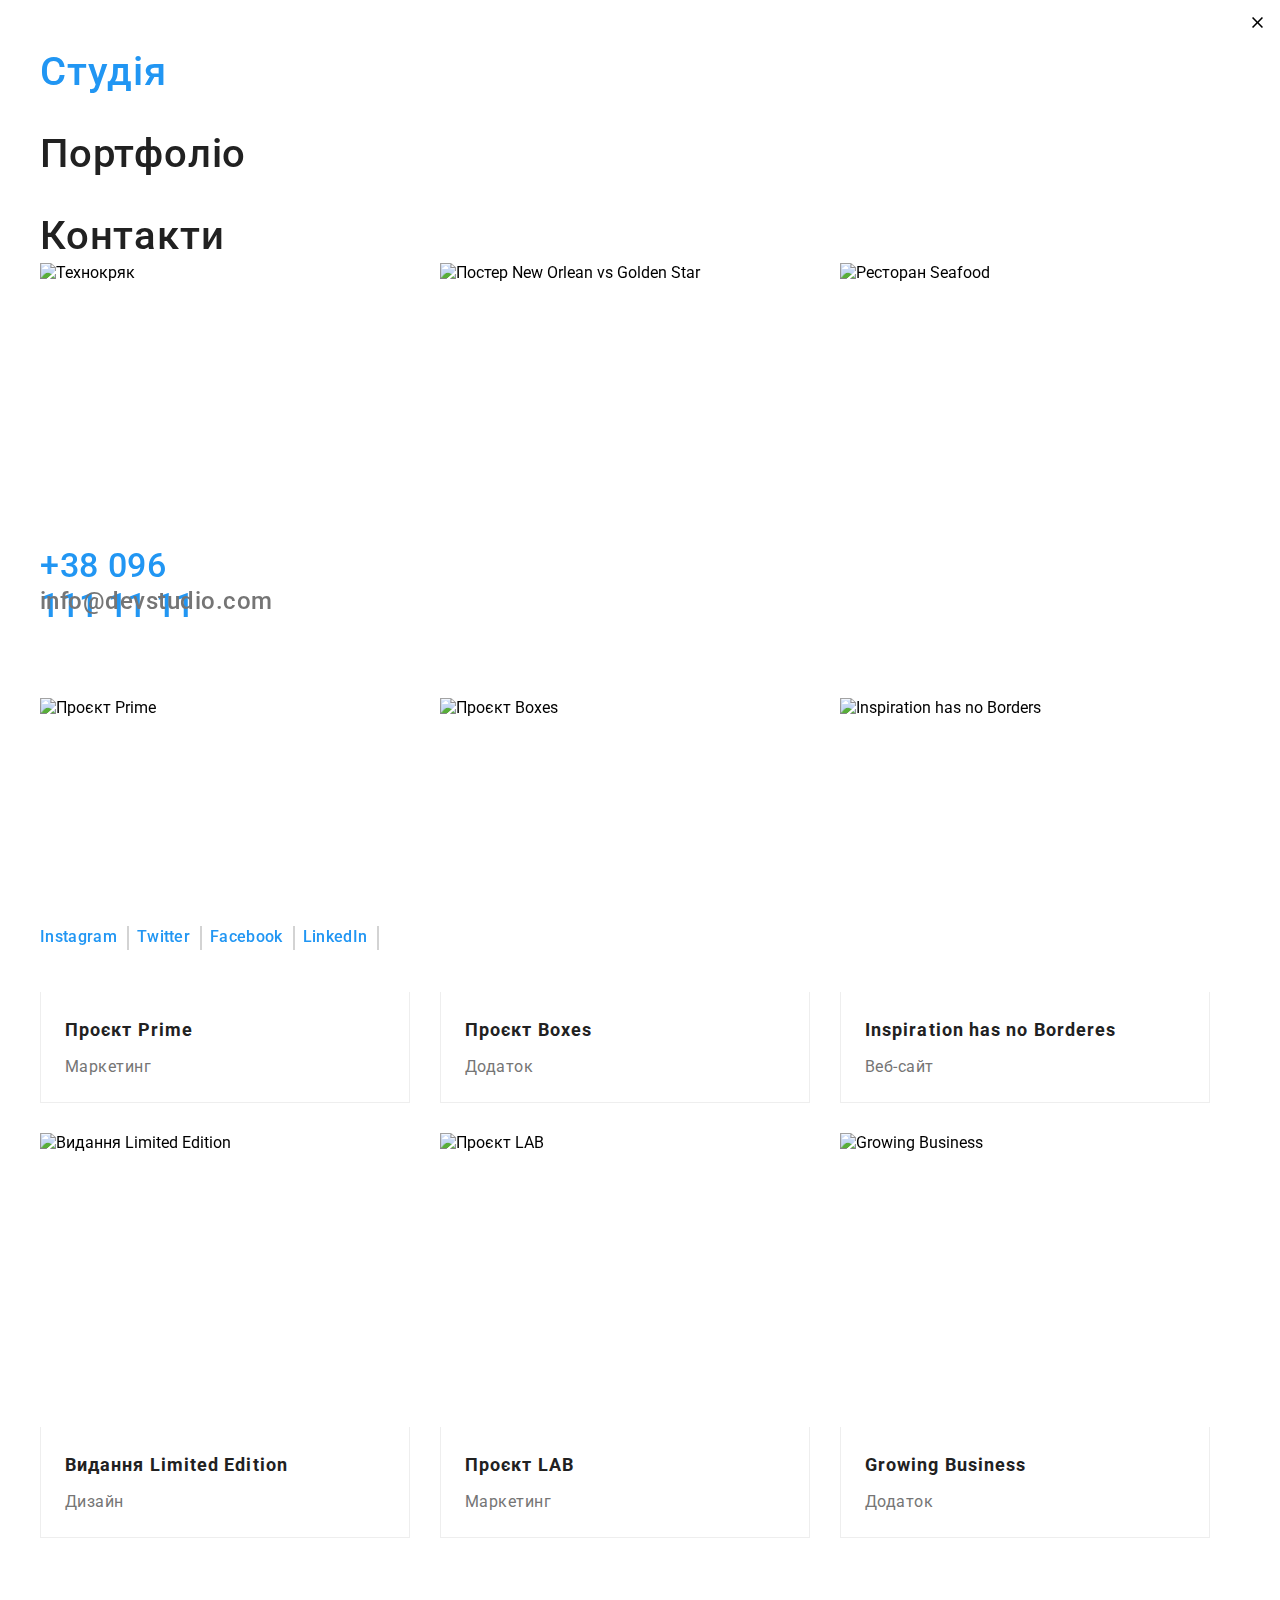
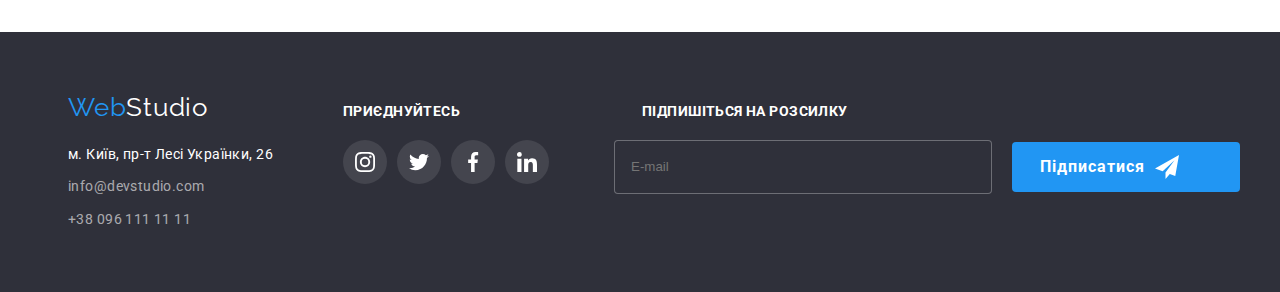
==== commit 53671654: "3" ====
--- a/portfolio.html
+++ b/portfolio.html
@@ -48,11 +48,49 @@
           >
         </li>
       </ul>
-      <button data-modal-open type="button" class="smartphone_btn">
+     <button data-mobile-menu-open type="button" class="smartphone_btn">
               <svg width="40px" height="40px" class="smart_open">
                  <use href="./images/icons.svg#icon-menu_40px"></use>
               </svg>
             </button>
+      </div>
+      <div class="mobile-menu is-hidden">
+            <div class="close">
+            <button data-modal-close type="button" class="mobile-btn">
+              <svg width="18px" height="18px" class="modal-close">
+                 <use href="./images/icons.svg#icon-close-black-18dp-2-1"></use>
+              </svg>
+            </button>
+            </div>
+            <div class="mobile__nav">
+        <ul class="list mobile__list">
+          <li class="item-mobile">
+            <a href="" class="link mobile_link mob__current ">Студія</a>
+          </li>
+          <li class="item-mobile">
+            <a href="./portfolio.html" class="link mobile_link">Портфоліо</a>
+          </li>
+          <li class="item-mobile">
+            <a href="" class="link mobile_link">Контакти</a>
+          </li>
+        </ul>
+  <ul class="list mobile__cont">
+    <li class="contacts">
+          <a href="tel:+380961111111" class="link contacts__list__phone "
+            >+38 096 111 11 11</a>
+        </li>
+       <li class="contacts">
+          <a href="mailto:info@devstudio.com" class="link contacts__list__mail ">info@devstudio.com</a
+          >
+        </li>
+      </ul>
+      <ul class="list soc__mobile">
+        <li><a class="soc_mobile_link">Instagram</a></li>
+        <li><a class="soc_mobile_link">Twitter</a></li>
+        <li><a class="soc_mobile_link">Facebook</a></li>
+        <li><a class="soc_mobile_link">LinkedIn</a></li>
+      </ul>
+      </div>
       </div>
     </header>
     <main>
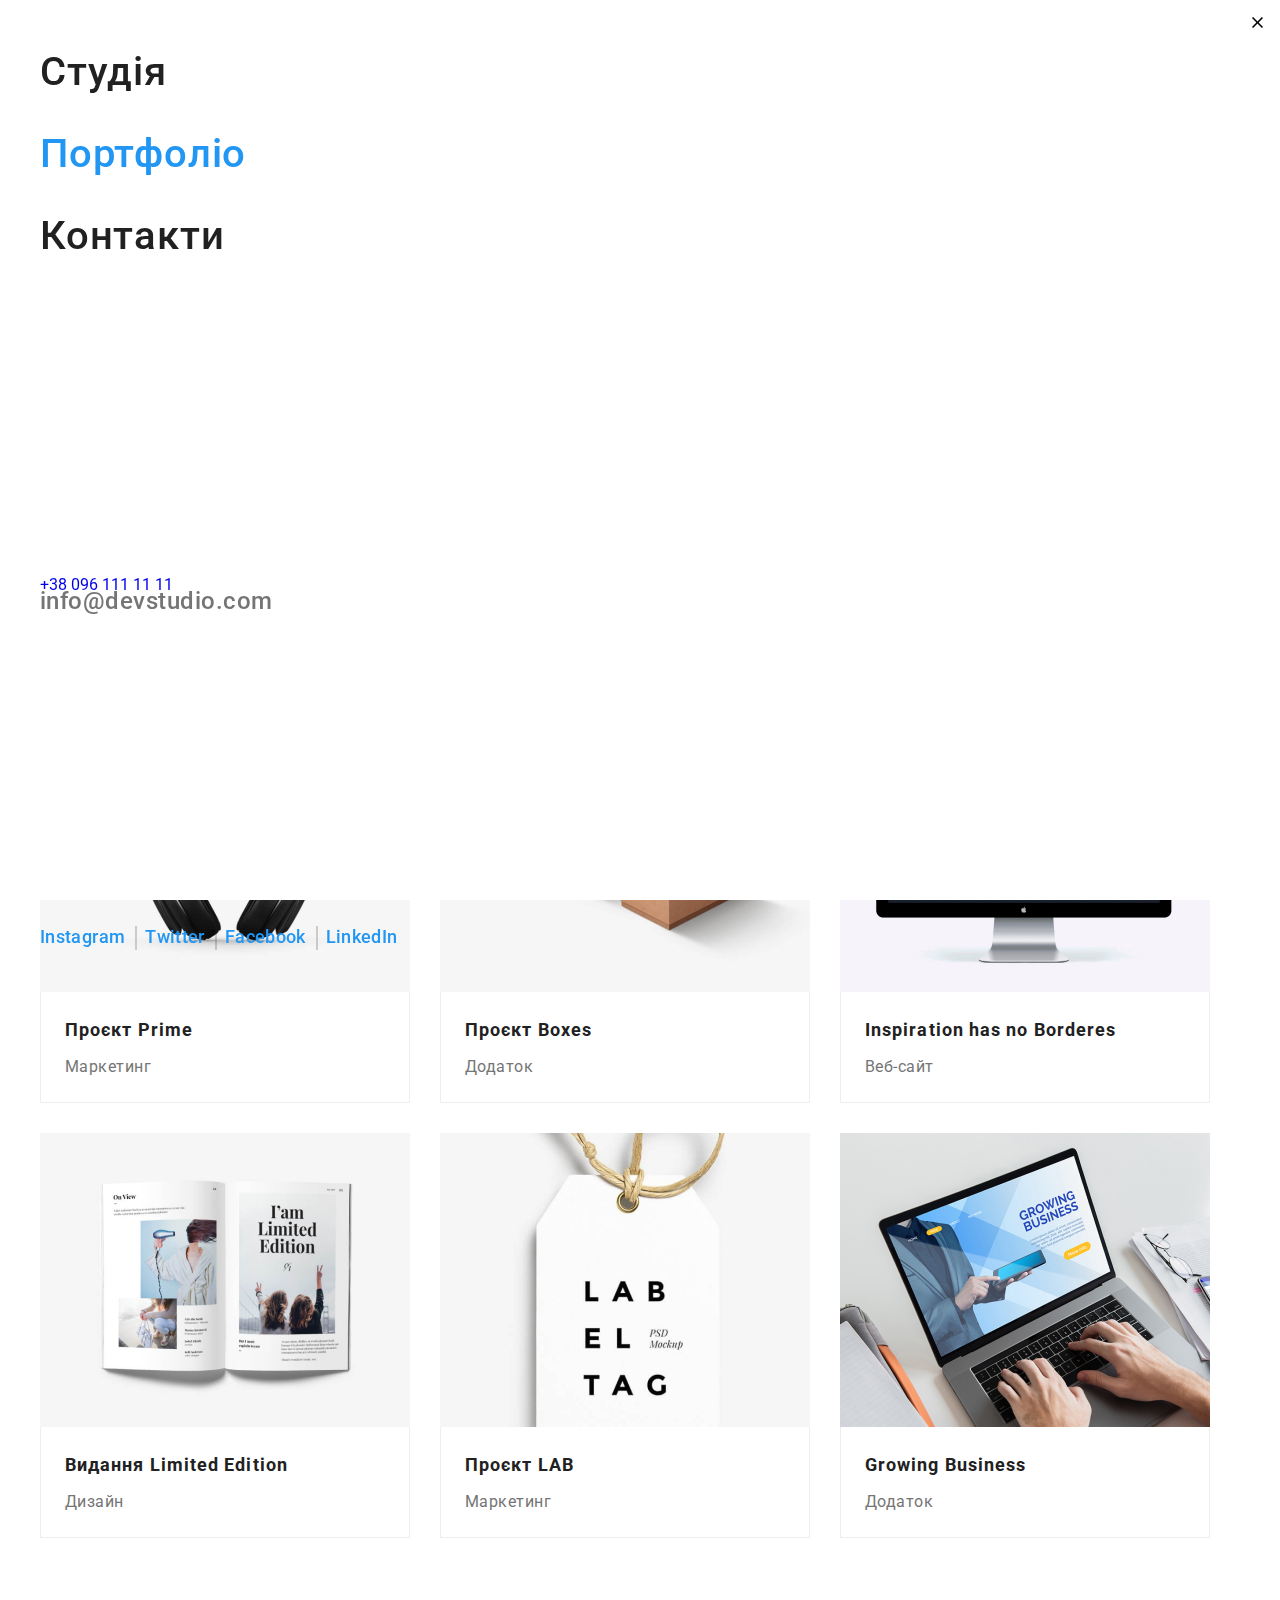
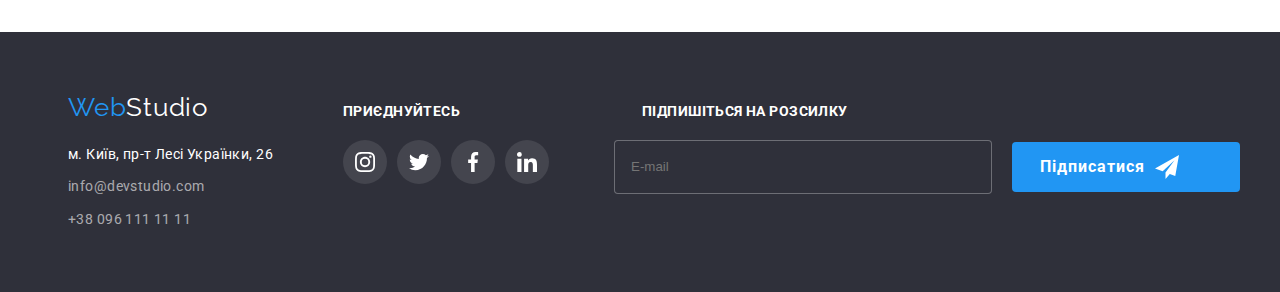
==== commit fd0e9067: "4" ====
--- a/portfolio.html
+++ b/portfolio.html
@@ -48,15 +48,15 @@
           >
         </li>
       </ul>
-     <button data-mobile-menu-open type="button" class="smartphone_btn">
+     <button data-mobile-menu-open type="button" class="smartphone_btn js-open-menu">
               <svg width="40px" height="40px" class="smart_open">
                  <use href="./images/icons.svg#icon-menu_40px"></use>
               </svg>
             </button>
       </div>
-      <div class="mobile-menu is-hidden">
+      <div class="mobile-menu js-menu-container" mobile-menu>
             <div class="close">
-            <button data-modal-close type="button" class="mobile-btn">
+            <button data - mobile - menu - close type="button" class="mobile-btn js-close-menu">
               <svg width="18px" height="18px" class="modal-close">
                  <use href="./images/icons.svg#icon-close-black-18dp-2-1"></use>
               </svg>
@@ -65,10 +65,10 @@
             <div class="mobile__nav">
         <ul class="list mobile__list">
           <li class="item-mobile">
-            <a href="" class="link mobile_link mob__current ">Студія</a>
+            <a href="" class="link mobile_link  ">Студія</a>
           </li>
           <li class="item-mobile">
-            <a href="./portfolio.html" class="link mobile_link">Портфоліо</a>
+            <a href="./portfolio.html" class="link mobile_link mob__current">Портфоліо</a>
           </li>
           <li class="item-mobile">
             <a href="" class="link mobile_link">Контакти</a>
@@ -85,9 +85,9 @@
         </li>
       </ul>
       <ul class="list soc__mobile">
-        <li><a class="soc_mobile_link">Instagram</a></li>
-        <li><a class="soc_mobile_link">Twitter</a></li>
-        <li><a class="soc_mobile_link">Facebook</a></li>
+        <li><a class="soc_mobile_link soc__after">Instagram</a></li>
+        <li><a class="soc_mobile_link soc__after">Twitter</a></li>
+        <li><a class="soc_mobile_link soc__after">Facebook</a></li>
         <li><a class="soc_mobile_link">LinkedIn</a></li>
       </ul>
       </div>
@@ -106,12 +106,18 @@
         <ul class="list portfolio-images">
           <li class="images">
             <div class="portfolio-item">
-            <img
+              <picture>
+              <source   srcset="./images/img (4) (1).jpg 1x, ./images/image-1-desk.jpg 2x" media="(min-width:1200px)">
+              <source  srcset="./images/image-1-tab.jpg 1x, ./images/image-1-2x-tab.jpg 2x" media="(min-width:768px)">
+              <source srcset="./images/image-1-mob.jpg 1x, ./images/image-1-2x-mob.jpg 2x" media="(min-width:480px)">
+            <img
+            srcset="./images/img (4) (1).jpg 1x, ./images/img (14) (1).jpg 2x"
               src="./images/img (4) (1).jpg"
               alt="Технокряк"
               width="370"
               height="294"
             />
+              </picture>
             <p class="portfolio-img">Ресурс пропонує косплексні пропозиції з різним рівнем функціоналу та сервісів. Все це дозволить відвідувачу отримати вичерпні відомості про компанію чи приватні особу.</p>
             </div>
             <div class="box">
@@ -121,12 +127,17 @@
           </li>
           <li class="images ">
             <div class="portfolio-item">
+              <picture>
+              <source   srcset="./images/img (4) (1).jpg 1x, ./images/image-2-desk.jpg 2x" media="(min-width:1200px)">
+              <source  srcset="./images/image-2-tab.jpg 1x, ./images/image-2-2x-tab.jpg 2x" media="(min-width:768px)">
+              <source srcset="./images/image-2-mob.jpg 1x, ./images/image-2-2x-mob.jpg 2x" media="(min-width:480px)">
             <img
               src="./images/img (5) (1).jpg"
               alt="Постер New Orlean vs Golden Star"
               width="370"
               height="294"
             />
+              </picture>
             <p class="portfolio-img">Ресурс пропонує косплексні пропозиції з різним рівнем функціоналу та сервісів. Все це дозволить відвідувачу отримати вичерпні відомості про компанію чи приватні особу.</p>
             </div>
             <div class="box">
@@ -136,12 +147,17 @@
           </li>
           <li class="images">
             <div class="portfolio-item">
+              <picture>
+              <source   srcset="./images/img (6) (1).jpg 1x, ./images/image-3-desk.jpg 2x" media="(min-width:1200px)">
+              <source  srcset="./images/image-3-tab.jpg 1x, ./images/image-3-2x-tab.jpg 2x" media="(min-width:768px)">
+              <source srcset="./images/image-3-mob.jpg 1x, ./images/image-3-2x-mob.jpg 2x" media="(min-width:480px)">
               <img
               src="./images/img (6) (1).jpg"
               alt="Ресторан Seafood"
               width="370"
               height="294"
             />
+              </picture>
           <p class="portfolio-img">Ресурс пропонує косплексні пропозиції з різним рівнем функціоналу та сервісів. Все це дозволить відвідувачу отримати вичерпні відомості про компанію чи приватні особу.</p>
             </div>
           <div class="box">
@@ -151,12 +167,17 @@
           </li>
           <li class="images">
             <div class="portfolio-item">
+              <picture>
+              <source   srcset="./images/img (7) (1).jpg 1x, ./images/image-4-desk.jpg 2x" media="(min-width:1200px)">
+              <source  srcset="./images/image-4-tab.jpg 1x, ./images/image-4-2x-tab.jpg 2x" media="(min-width:768px)">
+              <source srcset="./images/image-4-mob.jpg 1x, ./images/image-4-2x-mob.jpg 2x" media="(min-width:480px)">
             <img
               src="./images/img (7) (1).jpg"
               alt="Проєкт Prime"
               width="370"
               height="294"
             />
+              </picture>
             <p class="portfolio-img">Ресурс пропонує косплексні пропозиції з різним рівнем функціоналу та сервісів. Все це дозволить відвідувачу отримати вичерпні відомості про компанію чи приватні особу.</p>
             </div>
             <div class="box">
@@ -166,12 +187,17 @@
           </li>
           <li class="images">
             <div class="portfolio-item">
+              <picture>
+              <source   srcset="./images/img (8) (1).jpg 1x, ./images/image-5-desk.jpg 2x" media="(min-width:1200px)">
+              <source  srcset="./images/image-5-tab.jpg 1x, ./images/image-5-2x-tab.jpg 2x" media="(min-width:768px)">
+              <source srcset="./images/image-5-mob.jpg 1x, ./images/image-5-2x-mob.jpg 2x" media="(min-width:480px)">
             <img
               src="./images/img (8) (1).jpg"
               alt="Проєкт Boxes"
               width="370"
               height="294"
             />
+              </picture>
             <p class="portfolio-img">Ресурс пропонує косплексні пропозиції з різним рівнем функціоналу та сервісів. Все це дозволить відвідувачу отримати вичерпні відомості про компанію чи приватні особу.</p>
             </div>
             <div class="box">
@@ -181,12 +207,17 @@
           </li>
            <li class="images">
             <div class="portfolio-item">
+              <picture>
+              <source   srcset="./images/img (9) (1).jpg 1x, ./images/image-6-desk.jpg 2x" media="(min-width:1200px)">
+              <source  srcset="./images/image-6-tab.jpg 1x, ./images/image-6-2x-tab.jpg 2x" media="(min-width:768px)">
+              <source srcset="./images/image-6-mob.jpg 1x, ./images/image-6-2x-mob.jpg 2x" media="(min-width:480px)">
             <img
               src="./images/img (9) (1).jpg"
               alt="Inspiration has no Borders"
               width="370"
               height="294"
             />
+              </picture>
             <p class="portfolio-img">Ресурс пропонує косплексні пропозиції з різним рівнем функціоналу та сервісів. Все це дозволить відвідувачу отримати вичерпні відомості про компанію чи приватні особу.</p>
             </div>
             <div class="box">
@@ -196,12 +227,17 @@
           </li>
           <li class="images">
             <div class="portfolio-item">
+              <picture>
+              <source   srcset="./images/img (10) (1).jpg 1x, ./images/image-7-desk.jpg 2x" media="(min-width:1200px)">
+              <source  srcset="./images/image-7-tab.jpg 1x, ./images/image-7-2x-tab.jpg 2x" media="(min-width:768px)">
+              <source srcset="./images/image-7-mob.jpg 1x, ./images/image-7-2x-mob.jpg 2x" media="(min-width:480px)">
             <img
               src="./images/img (10) (1).jpg"
               alt="Видання Limited Edition"
               width="370"
               height="294"
             />
+              </picture>
             <p class="portfolio-img">Ресурс пропонує косплексні пропозиції з різним рівнем функціоналу та сервісів. Все це дозволить відвідувачу отримати вичерпні відомості про компанію чи приватні особу.</p>
             </div>
             <div class="box">
@@ -211,12 +247,17 @@
           </li>
           <li class="images">
              <div class="portfolio-item">
+              <picture>
+              <source   srcset="./images/img (11) (1).jpg 1x, ./images/image-8-desk.jpg 2x" media="(min-width:1200px)">
+              <source  srcset="./images/image-8-tab.jpg 1x, ./images/image-8-2x-tab.jpg 2x" media="(min-width:768px)">
+              <source srcset="./images/image-8-mob.jpg 1x, ./images/image-8-2x-mob.jpg 2x" media="(min-width:480px)">
             <img
               src="./images/img (11) (1).jpg"
               alt="Проєкт LAB"
               width="370"
               height="294"
             />
+              </picture>
             <p class="portfolio-img">Ресурс пропонує косплексні пропозиції з різним рівнем функціоналу та сервісів. Все це дозволить відвідувачу отримати вичерпні відомості про компанію чи приватні особу.</p>
              </div>
             <div class="box">
@@ -226,12 +267,17 @@
           </li>
            <li class="images">
              <div class="portfolio-item">
+              <picture>
+              <source   srcset="./images/img (12) (1).jpg 1x, ./images/image-9-desk.jpg 2x" media="(min-width:1200px)">
+              <source  srcset="./images/image-9-tab.jpg 1x, ./images/image-9-2x-tab.jpg 2x" media="(min-width:768px)">
+              <source srcset="./images/image-9-mob.jpg 1x, ./images/image-9-2x-mob.jpg 2x" media="(min-width:480px)">
             <img
               src="./images/img (12) (1).jpg"
               alt="Growing Business"
               width="370"
               height="294"
             />
+              </picture>
             <p class="portfolio-img">Ресурс пропонує косплексні пропозиції з різним рівнем функціоналу та сервісів. Все це дозволить відвідувачу отримати вичерпні відомості про компанію чи приватні особу.</p>
              </div>
             <div class="box">
--- a/css/main.min.css
+++ b/css/main.min.css
@@ -1 +1 @@
-body{font-family:"Roboto",sans-serif}.section{padding-top:60px;padding-bottom:60px}@media screen and (min-width: 480px){.section{padding-top:60px;padding-bottom:60px}}@media screen and (min-width: 1200px){.section{padding-top:94px;padding-bottom:94px}}body,h1,h2,h3,ul,li,p{margin:0;padding:0}.link{text-decoration:none}.list{list-style:none;margin:0;padding:0}.container{margin-left:auto;margin-right:auto;width:100%;padding-left:15px;padding-right:15px}@media screen and (min-width: 480px){.container{width:480px}}@media screen and (min-width: 768px){.container{width:768px}}@media screen and (min-width: 1200px){.container{width:1200px}}header{position:relative}.navigation{display:flex;align-items:center;margin-left:auto;margin-right:auto;padding-top:16px;padding-bottom:16px}@media screen and (min-width: 768px){.navigation{padding-top:0px;padding-bottom:0px}}.logo{color:#000;font-family:"Raleway","Arial",Raleway;font-weight:700;font-size:24px;line-height:1.19}@media screen and (min-width: 1200px){.logo{font-size:26px}}.logo-1{color:#2196f3}.navigation__list{display:none;flex-wrap:nowrap;margin-left:87px;font-weight:500;font-size:14px;line-height:1.14;letter-spacing:.02em}.navigation__list .item:not(:last-child){margin-right:50px}.navigation__list .current{color:#2196f3}@media screen and (min-width: 768px){.navigation__list{display:flex}}@media screen and (min-width: 1200px){.navigation__list{margin-left:93px}}.navigation__list .navigation__link:hover,.navigation__list .navigation__link:focus{color:#2196f3;transition:250ms cubic-bezier(0.4, 0, 0.2, 1)}.contacts{display:flex;align-items:center;width:161px;height:16px}.contacts:hover .contacts__list,.contacts:focus .contacts__list{color:#2196f3;transition:250ms cubic-bezier(0.4, 0, 0.2, 1)}.cont-icon{margin-right:10px;fill:#757575}.navigation__link{color:#212121;display:block;padding-top:32px;padding-bottom:32px;transition:250ms cubic-bezier(0.4, 0, 0.2, 1)}.nav-portfolio{border-bottom-width:1px;border-bottom-style:solid;border-bottom-color:#ececec}.item{position:relative}.current::after{position:absolute;content:" ";left:0;bottom:0;display:block;width:100%;height:4px;background-color:#2196f3;border-radius:2px}.connection{display:none;flex-wrap:wrap;justify-content:left;text-align:left;margin-left:96px;font-weight:500;font-size:12px;line-height:1.14;letter-spacing:.02em}@media screen and (min-width: 768px){.connection{display:flex}}@media screen and (min-width: 1200px){.connection{margin-right:0px;margin-left:auto;font-size:14px}.connection .contacts:not(:last-child){margin-right:50px}}.contacts__list{display:inline-flex;align-items:center;color:#757575;padding-top:32px;padding-bottom:32px;transition:250ms cubic-bezier(0.4, 0, 0.2, 1)}.contacts__list:hover .connection__icons,.contacts__list:focus .connection__icons{fill:#2196f3;transition:250ms cubic-bezier(0.4, 0, 0.2, 1)}.connection__icons{fill:#757575;margin-right:10px;transition:250ms cubic-bezier(0.4, 0, 0.2, 1)}.smartphone_btn{background-color:#fff;border:none;margin-left:auto;padding-left:10px}@media screen and (min-width: 768px){.smartphone_btn{display:none}}.mobile-menu{position:fixed;width:100vw;height:100vh;background-color:#fff;top:0px;left:0px;right:0px}.mobile__list{display:block}.mobile__list>li:not(:last-child){margin-bottom:35px}.mobile_link{font-family:"Roboto";font-style:normal;font-weight:500;font-size:40px;line-height:47px;letter-spacing:.02em;color:#212121;display:block;transition:250ms cubic-bezier(0.4, 0, 0.2, 1)}.mob__current{color:#2196f3}.mobile-btn{position:absolute;top:8px;right:8px;width:30px;height:30px;background-color:rgba(0,0,0,0);border:none;border-radius:50%;display:flex;align-items:center;justify-content:center;cursor:pointer}.mobile-btn:hover .modal-close,.mobile-btn:focus .modal-close{fill:#2196f3}.mobile__nav{padding-left:40px;padding-top:48px;padding-bottom:48px;display:flex;flex-direction:column;height:100vh;justify-content:space-between}.contacts__list__phone{width:296px;font-family:"Roboto";font-style:normal;font-weight:500;font-size:34px;line-height:40px;letter-spacing:.02em;color:#2196f3}.contacts__list__mail{font-family:"Roboto";font-style:normal;font-weight:500;font-size:24px;line-height:28px;letter-spacing:.02em;color:#757575}.soc__mobile{display:flex;flex-wrap:nowrap}.soc__mobile>li:not(:last-child){margin-right:20px}.soc_mobile_link{font-family:"Roboto";font-style:normal;font-weight:500;font-size:16px;line-height:22px;letter-spacing:.02em;color:#2196f3}.soc_mobile_link::after{margin-left:10px;content:" ";position:absolute;width:0px;height:22px;display:inline;border:1px solid rgba(33,33,33,.2)}.slogan__section{background-color:#2f303a;padding-top:118px;padding-bottom:118px;padding-bottom:auto;width:100%}@media screen and (min-width: 1200px){.slogan__section{padding-top:200px;padding-bottom:200px}}.overlay{width:100%;height:auto;margin-left:auto;margin-right:auto;background-image:linear-gradient(rgba(47, 48, 58, 0.4), rgba(47, 48, 58, 0.4)),url("../images/Header img.jpg");background-size:cover;background-repeat:no-repeat;background-position:center}@media(min-device-pixel-ratio: 2),(-webkit-min-device-pixel-ratio: 2),(min-resolution: 192dpi),(min-resolution: 2dppx){.overlay{background-image:linear-gradient(rgba(47, 48, 58, 0.4), rgba(47, 48, 58, 0.4)),url("../images/Header img-2x.jpg")}}@media screen and (min-width: 480px){.overlay{background-image:linear-gradient(rgba(47, 48, 58, 0.4), rgba(47, 48, 58, 0.4)),url("../images/Header img.jpg")}}@media screen and (min-width: 480px)and (min-device-pixel-ratio: 2),screen and (min-width: 480px)and (-webkit-min-device-pixel-ratio: 2),screen and (min-width: 480px)and (min-resolution: 192dpi),screen and (min-width: 480px)and (min-resolution: 2dppx){.overlay{background-image:linear-gradient(rgba(47, 48, 58, 0.4), rgba(47, 48, 58, 0.4)),url("../images/Header img-2x.jpg")}}@media screen and (min-width: 768px){.overlay{background-image:linear-gradient(rgba(47, 48, 58, 0.4), rgba(47, 48, 58, 0.4)),url("../images/Header img tab.jpg")}}@media screen and (min-width: 768px)and (min-device-pixel-ratio: 2),screen and (min-width: 768px)and (-webkit-min-device-pixel-ratio: 2),screen and (min-width: 768px)and (min-resolution: 192dpi),screen and (min-width: 768px)and (min-resolution: 2dppx){.overlay{background-image:linear-gradient(rgba(47, 48, 58, 0.4), rgba(47, 48, 58, 0.4)),url(../images/Header\ img\ tab-2x.jpg)}}@media screen and (min-width: 1200px){.overlay{max-width:1600px;height:600px;background-image:linear-gradient(rgba(47, 48, 58, 0.4), rgba(47, 48, 58, 0.4)),url("../images/Img (13) (1).jpg")}}@media screen and (min-width: 1200px)and (min-device-pixel-ratio: 2),screen and (min-width: 1200px)and (-webkit-min-device-pixel-ratio: 2),screen and (min-width: 1200px)and (min-resolution: 192dpi),screen and (min-width: 1200px)and (min-resolution: 2dppx){.overlay{background-image:linear-gradient(rgba(47, 48, 58, 0.4), rgba(47, 48, 58, 0.4)),url("../images/Img (15)-2x.jpg")}}.slogan__title{margin-left:auto;margin-right:auto;width:100%;margin-bottom:30px;margin-top:0;font-weight:900;font-size:26px;line-height:1.36;text-align:center;letter-spacing:.06em;text-transform:uppercase;color:#fff}@media screen and (min-width: 480px){.slogan__title{width:360px}}@media screen and (min-width: 768px){.slogan__title{width:360px}}@media screen and (min-width: 1200px){.slogan__title{width:696px;font-size:44px}}.slogan__btn{display:inline-block;border-radius:4px;padding:10px 32px;min-width:216;text-align:center;border:#2196f3;margin-left:auto;margin-right:auto;font-family:inherit;font-weight:700;font-size:16px;line-height:1.87;display:flex;align-items:center;letter-spacing:.06em;color:#fff;background-color:#2196f3}.portfolio-button-list{display:flex;align-items:left;flex-wrap:wrap;gap:15px;width:100%}@media screen and (min-width: 768px){.portfolio-button-list{justify-content:center}}.portfolio-button{display:inline-block}.portfolio-btn{display:inline-block;border-radius:4px;padding:6px 22px;min-width:73px;text-align:center;border:#f5f4fa;margin-left:auto;margin-right:auto;font-family:inherit;font-weight:500;font-size:16px;line-height:1.62;text-align:center;letter-spacing:.03em;color:#212121;background-color:#f5f4fa;transition:250ms cubic-bezier(0.4, 0, 0.2, 1)}.portfolio-btn:hover,.portfolio-btn:focus{color:#fff;background-color:#2196f3;box-shadow:0px 3px 1px rgba(0,0,0,.1),0px 1px 2px rgba(0,0,0,.08),0px 2px 2px rgba(0,0,0,.12);transition:250ms cubic-bezier(0.4, 0, 0.2, 1)}.portfolio-images{display:flex;flex-wrap:wrap;margin-top:50px;gap:30px;width:100%}.images{width:370px;margin-top:30px}.images{max-width:450px;margin-top:0;box-shadow:drop-shadow(0px 4px 4px rgba(0, 0, 0, 0.25));transition:250ms cubic-bezier(0.4, 0, 0.2, 1)}.images:hover,.images:focus{box-shadow:0px 1px 1px rgba(0,0,0,.12),0px 4px 4px rgba(0,0,0,.06),1px 4px 6px rgba(0,0,0,.16);transition:250ms cubic-bezier(0.4, 0, 0.2, 1)}@media screen and (min-width: 480px){.images{max-width:450px}}@media screen and (min-width: 768px){.images{max-width:354px}}@media screen and (min-width: 1200px){.images{max-width:370px}}.images:hover .portfolio-img,.images:focus .portfolio-img{transform:translateY(0);opacity:1}.img-margin{margin-top:30px}.portfolio-item{position:relative;overflow:hidden}.portfolio-img{position:absolute;top:0;font-style:normal;font-size:18px;line-height:1.71;letter-spacing:.03em;color:#fff;background-color:rgba(33,150,243,.9);padding:63px 24px;height:100%;opacity:0;transform:translateY(100%);transition:transform 250ms cubic-bezier(0.4, 0, 0.2, 1)}.box{padding:20px 24px;box-sizing:border-box;max-width:450px;border-top-width:0;border-top-style:solid;border-top-color:#eee;border-right-width:1px;border-right-style:solid;border-right-color:#eee;border-bottom-width:1px;border-bottom-style:solid;border-bottom-color:#eee;border-left-width:1px;border-left-style:solid;border-left-color:#eee}@media screen and (min-width: 768px){.box{height:146px}}@media screen and (min-width: 1200px){.box{height:auto;max-width:370px}}.works{font-size:18px;line-height:2;letter-spacing:.06em;color:#212121}.advntg-icon::before{display:block;content:" ";height:120px;border-radius:4px;margin-bottom:30px;outline:1px,solid,#f5f4fa;background-repeat:no-repeat;background-position:center;background-color:#f5f4fa}@media screen and (min-width: 480px){.advntg-icon::before{width:450px}}@media screen and (min-width: 768px){.advntg-icon::before{width:354px}}@media screen and (min-width: 1200px){.advntg-icon::before{width:270px}}.advntg-icon1::before{background-image:url("../images/antenna 1.svg");background-size:70px;background-repeat:no-repeat;background-position:center;background-color:#f5f4fa}.advntg-icon2::before{background-image:url("../images/clock 1.svg");background-size:70px;background-repeat:no-repeat;background-position:center;background-color:#f5f4fa}.advntg-icon3::before{background-image:url("../images/diagram 1.svg");background-size:70px;background-repeat:no-repeat;background-position:center;background-color:#f5f4fa}.advntg-icon4::before{background-image:url("../images/astronaut 1.svg");background-size:70px;background-repeat:no-repeat;background-position:center;background-color:#f5f4fa}.advntg-section{padding-top:60px;padding-bottom:60px}@media screen and (min-width: 480px){.advntg-section{padding-top:60px;padding-bottom:60px}}@media screen and (min-width: 1200px){.advntg-section{padding-top:94px;padding-bottom:94px}}.studio-advantages{display:flex;flex-wrap:wrap;width:100%}@media screen and (min-width: 480px){.studio-advantages{flex-wrap:wrap}}@media screen and (min-width: 1200px){.studio-advantages{flex-wrap:nowrap;width:100%}}.studio-advantages>li:not(:last-child){margin-bottom:30px}.advntg-list{width:100%}@media screen and (min-width: 480px){.advntg-list{width:100%}.advntg-list .advntg-list:not(:last-child){margin-bottom:30px}}@media screen and (min-width: 768px){.advntg-list{width:calc((100% - 60px)/2);margin-right:30px}}@media screen and (min-width: 1200px){.advntg-list{margin-bottom:0px;width:270px}.advntg-list .studio-advantages .advntg-list:not(:last-child){margin-right:30px}}.adventages-list{font-weight:700;font-size:14px;line-height:1.14;letter-spacing:.03em;text-transform:uppercase;color:#212121}@media screen and (min-width: 480px){.adventages-list{text-align:center}}@media screen and (min-width: 768px){.adventages-list{text-align:left}}.advantages{margin-top:10px;margin-bottom:0;font-size:14px;line-height:1.71;letter-spacing:.03em;color:#757575}.img__section{display:none}@media screen and (min-width: 1200px){.img__section{display:flex}}.images-collection{display:flex;margin-top:50px;align-items:center;justify-content:center}.images-collection .img-box:not(:last-child){margin-right:30px}.img-box{position:relative}.img-title{position:absolute;bottom:0;font-style:normal;font-weight:700;font-size:14px;line-height:1.14;letter-spacing:.03em;text-transform:uppercase;color:#fff;background-color:rgba(47,48,58,.8);width:100%;padding:27px;text-align:center;opacity:1;transition:250ms cubic-bezier(0.4, 0, 0.2, 1)}.stuff-container{padding-top:30px;padding-bottom:30px;box-sizing:border-box;height:168px;background-color:#fff;border-top-width:0;width:100%}.stuff-section{background-color:#f5f4fa;width:100%}.stuff-list{display:flex;flex-wrap:wrap}@media screen and (min-width: 480px){.stuff-list{margin-top:0px}}@media screen and (min-width: 768px){.stuff-list{gap:30px;margin-top:30px}}@media screen and (min-width: 1200px){.stuff-list{flex-wrap:nowrap;width:100%;margin-top:50px}}.stuff{text-align:center;font-weight:500;font-size:16px;line-height:1.18;letter-spacing:.03em;color:#212121}.stuff-img{width:100%;margin-top:30px;border-right-width:1px;border-right-style:solid;border-right-color:#eee;border-bottom-width:1px;border-bottom-style:solid;border-bottom-color:#eee;border-left-width:1px;border-left-style:solid;border-left-color:#eee;box-shadow:0px 4px 4px rgba(0,0,0,.25)}@media screen and (min-width: 480px){.stuff-img{margin-top:30px}}@media screen and (min-width: 768px){.stuff-img{width:calc((100% - 60px)/2);margin-top:0px}}img{display:block;width:100%;height:auto}.position{text-align:center;margin-top:10px;font-size:16px;line-height:1.18;letter-spacing:.03em;color:#757575}.projects{margin-top:4px;font-size:16px;line-height:1.87;letter-spacing:.03em;color:#757575}.soc-list{display:flex;justify-content:center;align-items:center;margin-top:16px}.soc-list-item{width:44px;height:44px}.soc-list-item:not(:last-child){margin-right:10px}.soc-link{display:flex;justify-content:center;align-items:center;width:100%;height:100%;background-color:#fff;border-radius:50%;transition:250ms cubic-bezier(0.4, 0, 0.2, 1)}.soc-link:hover,.soc-link:focus{background-color:#2196f3;transition:250ms cubic-bezier(0.4, 0, 0.2, 1)}.soc-link:hover .svg-icon,.soc-link:focus .svg-icon{fill:#fff;transition:250ms cubic-bezier(0.4, 0, 0.2, 1)}.svg-icon{height:20px}.svg-icon{fill:#afb1b8;transition:250ms cubic-bezier(0.4, 0, 0.2, 1)}.group__list{display:flex;justify-content:center;align-items:center;margin-top:50px;width:100%;flex-wrap:wrap}@media screen and (min-width: 480px){.group__list{width:100%;gap:30px;flex-wrap:wrap;margin-top:30px}}@media screen and (min-width: 1200px){.group__list{flex-wrap:nowrap;width:100%;gap:0px}.group__list .group__item:not(:last-child){margin-right:30px}}.group__link{display:flex;justify-content:center;align-items:center;border-radius:4px;width:210px;height:94px;width:210px;color:#afb1b8;border:1px solid #afb1b8;margin-bottom:30px;transition:250ms cubic-bezier(0.4, 0, 0.2, 1)}.group__link:hover,.group__link:focus{border:1px solid #2196f3;color:#2196f3;transition:250ms cubic-bezier(0.4, 0, 0.2, 1)}.group__link:hover .group__icon,.group__link:focus .group__icon{fill:#2196f3;transition:250ms cubic-bezier(0.4, 0, 0.2, 1)}@media screen and (min-width: 480px){.group__link{width:210px;margin-right:0px;margin-bottom:0px}}@media screen and (min-width: 768px){.group__link{width:226px}}@media screen and (min-width: 1200px){.group__link{width:170px}.group__link .group__item:not(:last-child){margin-right:30px}}.group__icon{fill:#afb1b8;transition:250ms cubic-bezier(0.4, 0, 0.2, 1)}.group__container{justify-content:center;align-items:center;gap:30px}.footer{padding-top:60px;padding-bottom:60px;background-color:#2f303a;align-items:center;display:block}@media screen and (min-width: 1200px){.footer{display:flex}}.logo-2{display:flex;justify-content:center;font-family:"Raleway";font-size:26px;line-height:1.19;letter-spacing:.03em;color:#fff}@media screen and (min-width: 1200px){.logo-2{justify-content:left}}.studio-address{margin-top:20px}.address{font-style:normal;font-size:14px;line-height:1.71;letter-spacing:.03em;color:rgba(255,255,255,.6);transition:250ms cubic-bezier(0.4, 0, 0.2, 1)}.all-addresses .list-address:not(:last-child){margin-bottom:9px}.address-1{color:#fff}.list-address .address:hover,.list-address .address:focus{color:#2196f3;transition:250ms cubic-bezier(0.4, 0, 0.2, 1)}.soc-title{font-style:normal;font-weight:700;font-size:14px;line-height:1.14;letter-spacing:.03em;text-transform:uppercase;color:#fff;text-align:center}@media screen and (min-width: 1200px){.soc-title{text-align:left}}.soc-footer-list{display:flex;margin-top:20px;flex-wrap:wrap;align-items:center;justify-content:center}.footer-container{text-align:center;align-items:center;justify-content:center}@media screen and (min-width: 768px){.footer-container{display:inline-block;margin-left:auto;margin-right:165px;text-align:center}}@media screen and (min-width: 1200px){.footer-container{text-align:left;margin-right:70px}}.footer-item{background-color:rgba(255,255,255,.1)}.svg-icon-1{fill:#fff}.adress-container{display:block;width:100%;align-items:baseline;justify-content:center}@media screen and (min-width: 768px){.adress-container{display:flex;flex-wrap:wrap}}@media screen and (min-width: 1200px){.adress-container{display:flex;flex-wrap:nowrap}}.footer-container-1{display:block;margin-left:auto;margin-right:auto;margin-top:60px;justify-content:center;text-align:center;align-items:center}@media screen and (min-width: 768px){.footer-container-1{margin-right:auto;margin-top:0px;margin-left:0px}}@media screen and (min-width: 1200px){.footer-container-1{margin-right:93px;margin-left:0px;margin-top:12px;display:block;text-align:left}}.telegram-link{width:200px;height:50px;text-align:center;align-items:center;padding-left:28px;background-color:#2196f3;border-radius:4px;font-family:"Roboto";font-style:normal;font-weight:700;font-size:16px;line-height:30px;display:flex;align-items:center;text-align:center;letter-spacing:.06em;color:#fff}.icon-telegram{margin-left:10px}.footer-container-2{display:block;margin-left:auto;margin-right:auto;width:100%;margin-top:60px;flex-wrap:wrap;justify-content:center;text-align:center;align-items:center}@media screen and (min-width: 1200px){.footer-container-2{margin-left:0px;margin-top:12px;display:block;width:570px;text-align:left}}.telegram{display:block;margin-left:auto;margin-right:auto;min-width:320px}@media screen and (min-width: 480px){.telegram{gap:20px}}@media screen and (min-width: 1200px){.telegram{display:flex;flex-wrap:nowrap;justify-content:center;align-items:center;text-align:left}}.telegram-link{margin-top:20px;display:flex;margin-left:auto;margin-right:auto}.email{margin-top:20px;height:50px;width:300px;border:1px solid rgba(255,255,255,.3);border-radius:4px;background-color:#2f303a;padding-left:16px;outline:none;color:#fff}@media screen and (min-width: 480px){.email{width:450px}}@media screen and (min-width: 1200px){.email{display:flex;width:358px}}.backdrop{position:fixed;top:0;left:0;width:100%;height:100%;background-color:rgba(0,0,0,.2);opacity:1;transition:opacity 250ms cubic-bezier(0.4, 0, 0.2, 1)}.backdrop.is-hidden{opacity:0;pointer-events:none}.backdrop.is-hidden .modal{transform:translate(-50%, -50%) scale(0)}.modal{position:absolute;top:50%;left:50%;height:581px;width:100%;margin-left:auto;border-radius:50%;transform:translate(-50%, -50%) scale(1);background-color:#fff;box-shadow:0px 1px 3px rgba(0,0,0,.12),0px 1px 1px rgba(0,0,0,.14),0px 2px 1px rgba(0,0,0,.2);border-radius:4px;transition:transform 250ms cubic-bezier(0.4, 0, 0.2, 1);padding:40px 40px}.modal-btn{position:absolute;top:8px;right:8px;width:30px;height:30px;background-color:rgba(0,0,0,0);border:1px solid rgba(0,0,0,.1019607843);border-radius:50%;display:flex;align-items:center;justify-content:center;cursor:pointer}.modal-btn:hover .modal-close,.modal-btn:focus .modal-close{fill:#2196f3}.modal-title{font-family:"Roboto";font-style:normal;font-weight:700;font-size:20px;line-height:23px;text-align:center;letter-spacing:.03em;color:#212121}.form-field{position:relative;display:flex;flex-direction:column;margin-bottom:10px;font-family:"Roboto";font-style:normal;font-weight:400;font-size:12px;line-height:14px;letter-spacing:.01em;color:#757575}.form-field label{margin-bottom:4px}.form-field input{height:40px;border:1px solid rgba(33,33,33,.2);border-radius:4px;padding-left:42px;transition:250ms cubic-bezier(0.4, 0, 0.2, 1);cursor:pointer}.form-field input:focus,.form-field input:hover{border:1px solid #2196f3;outline:none}.form-field:focus-within>.modal-icon{fill:#2196f3}.form-field:hover>.modal-icon{fill:#2196f3}.form-field-comment{display:flex;flex-direction:column;width:448px;margin-bottom:10px;font-family:"Roboto";font-style:normal;font-weight:400;font-size:12px;line-height:14px;letter-spacing:.01em;color:#757575}.form-field-comment textarea{border:1px solid rgba(33,33,33,.2);border-radius:4px;padding:12px 16px;transition:250ms cubic-bezier(0.4, 0, 0.2, 1)}.form-field-comment textarea:focus,.form-field-comment textarea:hover{border:1px solid #2196f3;outline:none;cursor:pointer}.form-field-comment label{margin-bottom:4px}.form-field-comment textarea::-moz-placeholder{font-family:"Roboto";font-style:normal;font-weight:400;font-size:12px;line-height:14px;letter-spacing:.01em;color:rgba(117,117,117,.5)}.form-field-comment textarea:-ms-input-placeholder{font-family:"Roboto";font-style:normal;font-weight:400;font-size:12px;line-height:14px;letter-spacing:.01em;color:rgba(117,117,117,.5)}.form-field-comment textarea::placeholder{font-family:"Roboto";font-style:normal;font-weight:400;font-size:12px;line-height:14px;letter-spacing:.01em;color:rgba(117,117,117,.5)}.comment-placeholder{resize:none;width:auto;height:120px;max-height:250px}.modal-form-1{margin-top:12px}.form-btn{display:inline-block;border-radius:4px;margin-top:30px;width:200px;height:50px;text-align:center;justify-content:center;border:#2196f3;margin-left:auto;margin-right:auto;cursor:pointer;font-family:inherit;font-weight:700;font-size:16px;line-height:1.87;display:flex;align-items:center;letter-spacing:.06em;color:#fff;background-color:#2196f3;box-shadow:0px 4px 4px rgba(0,0,0,.15)}.modal-icon{position:absolute;display:flex;top:50%;margin-left:12px;transition:250ms cubic-bezier(0.4, 0, 0.2, 1);cursor:pointer}.modal-input-group{margin-top:20px;justify-content:center;text-align:center}.modal-politic-label{display:flex;flex-wrap:nowrap;align-items:center;font-family:"Roboto";font-style:normal;font-weight:400;font-size:12px;line-height:24px;justify-content:center;text-align:center;letter-spacing:.03em;cursor:pointer;color:#757575}.modal-politic-label::before{content:"";width:16px;height:15px;border:2px solid #212121;border-radius:2px;display:block;margin-right:8px;transition:250ms cubic-bezier(0.4, 0, 0.2, 1);justify-content:center;align-items:center;cursor:pointer}@media screen and (min-width: 1200px){.modal-politic-label{font-size:14px}}.modal-politic-check:checked+label::before{border:none;background-image:url("..//images/Vector (1).svg");background-repeat:no-repeat;background-position:center;background-color:#2196f3;width:16px;height:15px}.chackbox-link{font-family:"Roboto";margin-left:4px;font-style:normal;font-weight:400;font-size:12px;line-height:24px;color:#2196f3;letter-spacing:.03em;-webkit-text-decoration-line:underline;text-decoration-line:underline}@media screen and (min-width: 1200px){.chackbox-link{font-size:14px}}.modal-close{transition:250ms cubic-bezier(0.4, 0, 0.2, 1);cursor:pointer}.visually-hidden{position:absolute;width:1px;height:1px;margin:-1px;border:0;padding:0;white-space:nowrap;-webkit-clip-path:inset(100%);clip-path:inset(100%);clip:rect(0 0 0 0);overflow:hidden}.main-btn{display:inline-block;border-radius:4px;padding:10px 32px;min-width:216;text-align:center;border:#2196f3;margin-left:auto;margin-right:auto;font-family:inherit;font-weight:700;font-size:16px;line-height:1.87;display:flex;align-items:center;letter-spacing:.06em;color:#fff;background-color:#2196f3}.portfolio-button-list{display:flex;align-items:center}.portfolio-btn{display:inline-block;border-radius:4px;padding:6px 22px;min-width:73px;text-align:center;border:#f5f4fa;margin-left:auto;margin-right:auto;font-family:inherit;font-weight:500;font-size:16px;line-height:1.62;text-align:center;letter-spacing:.03em;color:#212121;background-color:#f5f4fa;transition:250ms cubic-bezier(0.4, 0, 0.2, 1)}.portfolio-btn:hover,.portfolio-btn:focus{color:#fff;background-color:#2196f3;box-shadow:0px 3px 1px rgba(0,0,0,.1),0px 1px 2px rgba(0,0,0,.08),0px 2px 2px rgba(0,0,0,.12);transition:250ms cubic-bezier(0.4, 0, 0.2, 1)}.title{display:flex;justify-content:center;font-size:36px;line-height:1.16;text-align:center;letter-spacing:.03em;color:#212121}@media screen and (min-width: 480px){.title{font-size:28px}}@media screen and (min-width: 1200px){.title{font-size:36px}}/*# sourceMappingURL=main.min.css.map */+body{font-family:"Roboto",sans-serif}.section{padding-top:60px;padding-bottom:60px}@media screen and (min-width: 480px){.section{padding-top:60px;padding-bottom:60px}}@media screen and (min-width: 1200px){.section{padding-top:94px;padding-bottom:94px}}body,h1,h2,h3,ul,li,p{margin:0;padding:0}.link{text-decoration:none}.list{list-style:none;margin:0;padding:0}.container{margin-left:auto;margin-right:auto;width:100%;padding-left:15px;padding-right:15px}@media screen and (min-width: 480px){.container{width:480px}}@media screen and (min-width: 768px){.container{width:768px}}@media screen and (min-width: 1200px){.container{width:1200px}}header{position:relative}.navigation{display:flex;align-items:center;margin-left:auto;margin-right:auto;padding-top:16px;padding-bottom:16px}@media screen and (min-width: 768px){.navigation{padding-top:0px;padding-bottom:0px}}.logo{color:#000;font-family:"Raleway","Arial",Raleway;font-weight:700;font-size:24px;line-height:1.19}@media screen and (min-width: 1200px){.logo{font-size:26px}}.logo-1{color:#2196f3}.navigation__list{display:none;flex-wrap:nowrap;margin-left:87px;font-weight:500;font-size:14px;line-height:1.14;letter-spacing:.02em}.navigation__list .item:not(:last-child){margin-right:50px}.navigation__list .current{color:#2196f3}@media screen and (min-width: 768px){.navigation__list{display:flex}}@media screen and (min-width: 1200px){.navigation__list{margin-left:93px}}.navigation__list .navigation__link:hover,.navigation__list .navigation__link:focus{color:#2196f3;transition:250ms cubic-bezier(0.4, 0, 0.2, 1)}.contacts{display:flex;align-items:center;width:161px;height:16px}.contacts:hover .contacts__list,.contacts:focus .contacts__list{color:#2196f3;transition:250ms cubic-bezier(0.4, 0, 0.2, 1)}.cont-icon{margin-right:10px;fill:#757575}.navigation__link{color:#212121;display:block;padding-top:32px;padding-bottom:32px;transition:250ms cubic-bezier(0.4, 0, 0.2, 1)}.nav-portfolio{border-bottom-width:1px;border-bottom-style:solid;border-bottom-color:#ececec}.item{position:relative}.current::after{position:absolute;content:" ";left:0;bottom:0;display:block;width:100%;height:4px;background-color:#2196f3;border-radius:2px}.connection{display:none;flex-wrap:wrap;justify-content:left;text-align:left;margin-left:96px;font-weight:500;font-size:12px;line-height:1.14;letter-spacing:.02em;gap:10px}@media screen and (min-width: 768px){.connection{display:flex}}@media screen and (min-width: 1200px){.connection{margin-right:0px;margin-left:auto;font-size:14px;gap:0px}.connection .contacts:not(:last-child){margin-right:50px}}.contacts__list{display:inline-flex;align-items:center;color:#757575;padding-top:32px;padding-bottom:32px;transition:250ms cubic-bezier(0.4, 0, 0.2, 1)}.contacts__list:hover .connection__icons,.contacts__list:focus .connection__icons{fill:#2196f3;transition:250ms cubic-bezier(0.4, 0, 0.2, 1)}.connection__icons{fill:#757575;margin-right:10px;transition:250ms cubic-bezier(0.4, 0, 0.2, 1)}.smartphone_btn{background-color:#fff;border:none;margin-left:auto;padding-left:10px}@media screen and (min-width: 768px){.smartphone_btn{display:none}}.mobile-menu{position:fixed;width:100vw;height:100vh;background-color:#fff;top:0px;left:0px;right:0px;z-index:999}.mobile__list{display:block}.mobile__list>li:not(:last-child){margin-bottom:35px}.mobile_link{font-family:"Roboto";font-style:normal;font-weight:500;font-size:40px;line-height:47px;letter-spacing:.02em;color:#212121;display:block;transition:250ms cubic-bezier(0.4, 0, 0.2, 1)}.mobile_link:hover,.mobile_link:focus{color:#2196f3}.mob__current{color:#2196f3}.mobile-btn{position:absolute;top:8px;right:8px;width:30px;height:30px;background-color:rgba(0,0,0,0);border:none;border-radius:50%;display:flex;align-items:center;justify-content:center;cursor:pointer}.mobile-btn:hover .modal-close,.mobile-btn:focus .modal-close{fill:#2196f3}.mobile__nav{padding-left:40px;padding-top:48px;padding-bottom:48px;display:flex;flex-direction:column;height:100vh;justify-content:space-between}.contacts__list__mail{font-family:"Roboto";font-style:normal;font-weight:500;font-size:24px;line-height:28px;letter-spacing:.02em;color:#757575}.soc__mobile{display:flex;flex-wrap:nowrap}.soc__mobile>li:not(:last-child){margin-right:20px}.soc_mobile_link{font-family:"Roboto";font-style:normal;font-weight:500;font-size:18px;line-height:22px;letter-spacing:.02em;color:#2196f3}.soc__after::after{margin-left:10px;content:" ";position:absolute;width:0px;height:22px;display:inline;border:1px solid rgba(33,33,33,.2)}.slogan__section{background-color:#2f303a;padding-top:118px;padding-bottom:118px;padding-bottom:auto;width:100%}@media screen and (min-width: 1200px){.slogan__section{padding-top:200px;padding-bottom:200px}}.overlay{width:100%;height:auto;margin-left:auto;margin-right:auto;background-image:linear-gradient(rgba(47, 48, 58, 0.4), rgba(47, 48, 58, 0.4)),url("../images/Header img.jpg");background-size:cover;background-repeat:no-repeat;background-position:center}@media(min-device-pixel-ratio: 2),(-webkit-min-device-pixel-ratio: 2),(min-resolution: 192dpi),(min-resolution: 2dppx){.overlay{background-image:linear-gradient(rgba(47, 48, 58, 0.4), rgba(47, 48, 58, 0.4)),url("../images/Header img-2x.jpg")}}@media screen and (min-width: 480px){.overlay{background-image:linear-gradient(rgba(47, 48, 58, 0.4), rgba(47, 48, 58, 0.4)),url("../images/Header img.jpg")}}@media screen and (min-width: 480px)and (min-device-pixel-ratio: 2),screen and (min-width: 480px)and (-webkit-min-device-pixel-ratio: 2),screen and (min-width: 480px)and (min-resolution: 192dpi),screen and (min-width: 480px)and (min-resolution: 2dppx){.overlay{background-image:linear-gradient(rgba(47, 48, 58, 0.4), rgba(47, 48, 58, 0.4)),url("../images/Header img-2x.jpg")}}@media screen and (min-width: 768px){.overlay{background-image:linear-gradient(rgba(47, 48, 58, 0.4), rgba(47, 48, 58, 0.4)),url("../images/Header img tab.jpg")}}@media screen and (min-width: 768px)and (min-device-pixel-ratio: 2),screen and (min-width: 768px)and (-webkit-min-device-pixel-ratio: 2),screen and (min-width: 768px)and (min-resolution: 192dpi),screen and (min-width: 768px)and (min-resolution: 2dppx){.overlay{background-image:linear-gradient(rgba(47, 48, 58, 0.4), rgba(47, 48, 58, 0.4)),url(../images/Header\ img\ tab-2x.jpg)}}@media screen and (min-width: 1200px){.overlay{max-width:1600px;height:600px;background-image:linear-gradient(rgba(47, 48, 58, 0.4), rgba(47, 48, 58, 0.4)),url("../images/Img (13) (1).jpg")}}@media screen and (min-width: 1200px)and (min-device-pixel-ratio: 2),screen and (min-width: 1200px)and (-webkit-min-device-pixel-ratio: 2),screen and (min-width: 1200px)and (min-resolution: 192dpi),screen and (min-width: 1200px)and (min-resolution: 2dppx){.overlay{background-image:linear-gradient(rgba(47, 48, 58, 0.4), rgba(47, 48, 58, 0.4)),url("../images/Img (15)-2x.jpg")}}.slogan__title{margin-left:auto;margin-right:auto;width:100%;margin-bottom:30px;margin-top:0;font-weight:900;font-size:26px;line-height:1.36;text-align:center;letter-spacing:.06em;text-transform:uppercase;color:#fff}@media screen and (min-width: 480px){.slogan__title{width:360px}}@media screen and (min-width: 768px){.slogan__title{width:360px}}@media screen and (min-width: 1200px){.slogan__title{width:696px;font-size:44px}}.slogan__btn{display:inline-block;border-radius:4px;padding:10px 32px;min-width:216;text-align:center;border:#2196f3;margin-left:auto;margin-right:auto;font-family:inherit;font-weight:700;font-size:16px;line-height:1.87;display:flex;align-items:center;letter-spacing:.06em;color:#fff;background-color:#2196f3}.portfolio-button-list{display:flex;align-items:left;flex-wrap:wrap;gap:15px;width:100%}@media screen and (min-width: 768px){.portfolio-button-list{justify-content:center}}.portfolio-button{display:inline-block}.portfolio-btn{display:inline-block;border-radius:4px;padding:6px 22px;min-width:73px;text-align:center;border:#f5f4fa;margin-left:auto;margin-right:auto;font-family:inherit;font-weight:500;font-size:16px;line-height:1.62;text-align:center;letter-spacing:.03em;color:#212121;background-color:#f5f4fa;transition:250ms cubic-bezier(0.4, 0, 0.2, 1)}.portfolio-btn:hover,.portfolio-btn:focus{color:#fff;background-color:#2196f3;box-shadow:0px 3px 1px rgba(0,0,0,.1),0px 1px 2px rgba(0,0,0,.08),0px 2px 2px rgba(0,0,0,.12);transition:250ms cubic-bezier(0.4, 0, 0.2, 1)}.portfolio-images{display:flex;flex-wrap:wrap;margin-top:50px;gap:30px;width:100%}.images{width:370px;margin-top:30px}.images{max-width:450px;margin-top:0;box-shadow:drop-shadow(0px 4px 4px rgba(0, 0, 0, 0.25));transition:250ms cubic-bezier(0.4, 0, 0.2, 1)}.images:hover,.images:focus{box-shadow:0px 1px 1px rgba(0,0,0,.12),0px 4px 4px rgba(0,0,0,.06),1px 4px 6px rgba(0,0,0,.16);transition:250ms cubic-bezier(0.4, 0, 0.2, 1)}@media screen and (min-width: 480px){.images{max-width:450px}}@media screen and (min-width: 768px){.images{max-width:354px}}@media screen and (min-width: 1200px){.images{max-width:370px}}.images:hover .portfolio-img,.images:focus .portfolio-img{transform:translateY(0);opacity:1}.img-margin{margin-top:30px}.portfolio-item{position:relative;overflow:hidden}.portfolio-img{position:absolute;top:0;font-style:normal;font-size:18px;line-height:1.71;letter-spacing:.03em;color:#fff;background-color:rgba(33,150,243,.9);padding:63px 24px;height:100%;opacity:0;transform:translateY(100%);transition:transform 250ms cubic-bezier(0.4, 0, 0.2, 1)}.box{padding:20px 24px;box-sizing:border-box;max-width:450px;border-top-width:0;border-top-style:solid;border-top-color:#eee;border-right-width:1px;border-right-style:solid;border-right-color:#eee;border-bottom-width:1px;border-bottom-style:solid;border-bottom-color:#eee;border-left-width:1px;border-left-style:solid;border-left-color:#eee}@media screen and (min-width: 768px){.box{height:146px}}@media screen and (min-width: 1200px){.box{height:auto;max-width:370px}}.works{font-size:18px;line-height:2;letter-spacing:.06em;color:#212121}.advntg-icon::before{display:block;content:" ";height:120px;border-radius:4px;margin-bottom:30px;outline:1px,solid,#f5f4fa;background-repeat:no-repeat;background-position:center;background-color:#f5f4fa}@media screen and (min-width: 480px){.advntg-icon::before{width:450px}}@media screen and (min-width: 768px){.advntg-icon::before{width:354px}}@media screen and (min-width: 1200px){.advntg-icon::before{width:270px}}.advntg-icon1::before{background-image:url("../images/antenna 1.svg");background-size:70px;background-repeat:no-repeat;background-position:center;background-color:#f5f4fa}.advntg-icon2::before{background-image:url("../images/clock 1.svg");background-size:70px;background-repeat:no-repeat;background-position:center;background-color:#f5f4fa}.advntg-icon3::before{background-image:url("../images/diagram 1.svg");background-size:70px;background-repeat:no-repeat;background-position:center;background-color:#f5f4fa}.advntg-icon4::before{background-image:url("../images/astronaut 1.svg");background-size:70px;background-repeat:no-repeat;background-position:center;background-color:#f5f4fa}.advntg-section{padding-top:60px;padding-bottom:60px}@media screen and (min-width: 480px){.advntg-section{padding-top:60px;padding-bottom:60px}}@media screen and (min-width: 1200px){.advntg-section{padding-top:94px;padding-bottom:0px}}.studio-advantages{display:flex;flex-wrap:wrap;width:100%}@media screen and (min-width: 480px){.studio-advantages{flex-wrap:wrap}}@media screen and (min-width: 1200px){.studio-advantages{flex-wrap:nowrap;width:100%}}.studio-advantages>li:not(:last-child){margin-bottom:30px}.advntg-list{width:100%}@media screen and (min-width: 480px){.advntg-list{width:100%}.advntg-list .advntg-list:not(:last-child){margin-bottom:30px}}@media screen and (min-width: 768px){.advntg-list{width:calc((100% - 60px)/2);margin-right:30px}}@media screen and (min-width: 1200px){.advntg-list{margin-bottom:0px;width:270px}.advntg-list .studio-advantages .advntg-list:not(:last-child){margin-right:30px}}.adventages-list{font-weight:700;font-size:14px;line-height:1.14;letter-spacing:.03em;text-transform:uppercase;color:#212121}@media screen and (min-width: 480px){.adventages-list{text-align:center}}@media screen and (min-width: 768px){.adventages-list{text-align:left}}.advantages{margin-top:10px;margin-bottom:0;font-size:14px;line-height:1.71;letter-spacing:.03em;color:#757575}.img__section{display:none}@media screen and (min-width: 1200px){.img__section{display:flex}}.images-collection{display:flex;margin-top:50px;align-items:center;justify-content:center}.images-collection .img-box:not(:last-child){margin-right:30px}.img-box{position:relative}.img-title{position:absolute;bottom:0;font-style:normal;font-weight:700;font-size:14px;line-height:1.14;letter-spacing:.03em;text-transform:uppercase;color:#fff;background-color:rgba(47,48,58,.8);width:100%;padding:27px;text-align:center;opacity:1;transition:250ms cubic-bezier(0.4, 0, 0.2, 1)}.stuff-container{padding-top:30px;padding-bottom:30px;box-sizing:border-box;height:168px;background-color:#fff;border-top-width:0;width:100%}.stuff-section{background-color:#f5f4fa;width:100%}.stuff-list{display:flex;flex-wrap:wrap}@media screen and (min-width: 480px){.stuff-list{margin-top:0px}}@media screen and (min-width: 768px){.stuff-list{gap:30px;margin-top:30px}}@media screen and (min-width: 1200px){.stuff-list{flex-wrap:nowrap;width:100%;margin-top:50px}}.stuff{text-align:center;font-weight:500;font-size:16px;line-height:1.18;letter-spacing:.03em;color:#212121}.stuff-img{width:100%;margin-top:30px;border-right-width:1px;border-right-style:solid;border-right-color:#eee;border-bottom-width:1px;border-bottom-style:solid;border-bottom-color:#eee;border-left-width:1px;border-left-style:solid;border-left-color:#eee;box-shadow:0px 4px 4px rgba(0,0,0,.25)}@media screen and (min-width: 480px){.stuff-img{margin-top:30px}}@media screen and (min-width: 768px){.stuff-img{width:calc((100% - 60px)/2);margin-top:0px}}img{display:block;width:100%;height:auto}.position{text-align:center;margin-top:10px;font-size:16px;line-height:1.18;letter-spacing:.03em;color:#757575}.projects{margin-top:4px;font-size:16px;line-height:1.87;letter-spacing:.03em;color:#757575}.soc-list{display:flex;justify-content:center;align-items:center;margin-top:16px}.soc-list-item{width:44px;height:44px}.soc-list-item:not(:last-child){margin-right:10px}.soc-link{display:flex;justify-content:center;align-items:center;width:100%;height:100%;background-color:#fff;border-radius:50%;transition:250ms cubic-bezier(0.4, 0, 0.2, 1)}.soc-link:hover,.soc-link:focus{background-color:#2196f3;transition:250ms cubic-bezier(0.4, 0, 0.2, 1)}.soc-link:hover .svg-icon,.soc-link:focus .svg-icon{fill:#fff;transition:250ms cubic-bezier(0.4, 0, 0.2, 1)}.svg-icon{height:20px}.svg-icon{fill:#afb1b8;transition:250ms cubic-bezier(0.4, 0, 0.2, 1)}.group__list{display:flex;justify-content:center;align-items:center;margin-top:50px;width:100%;flex-wrap:wrap}@media screen and (min-width: 480px){.group__list{width:100%;gap:30px;flex-wrap:wrap;margin-top:30px}}@media screen and (min-width: 1200px){.group__list{flex-wrap:nowrap;width:100%;gap:0px}.group__list .group__item:not(:last-child){margin-right:30px}}.group__link{display:flex;justify-content:center;align-items:center;border-radius:4px;width:210px;height:94px;width:210px;color:#afb1b8;border:1px solid #afb1b8;margin-bottom:30px;transition:250ms cubic-bezier(0.4, 0, 0.2, 1)}.group__link:hover,.group__link:focus{border:1px solid #2196f3;color:#2196f3;transition:250ms cubic-bezier(0.4, 0, 0.2, 1)}.group__link:hover .group__icon,.group__link:focus .group__icon{fill:#2196f3;transition:250ms cubic-bezier(0.4, 0, 0.2, 1)}@media screen and (min-width: 480px){.group__link{width:210px;margin-right:0px;margin-bottom:0px}}@media screen and (min-width: 768px){.group__link{width:226px}}@media screen and (min-width: 1200px){.group__link{width:170px}.group__link .group__item:not(:last-child){margin-right:30px}}.group__icon{fill:#afb1b8;transition:250ms cubic-bezier(0.4, 0, 0.2, 1)}.group__container{justify-content:center;align-items:center;gap:30px}.footer{padding-top:60px;padding-bottom:60px;background-color:#2f303a;align-items:center;display:block}@media screen and (min-width: 1200px){.footer{display:flex}}.logo-2{display:flex;justify-content:center;font-family:"Raleway";font-size:26px;line-height:1.19;letter-spacing:.03em;color:#fff}@media screen and (min-width: 1200px){.logo-2{justify-content:left}}.studio-address{margin-top:20px}.address{font-style:normal;font-size:14px;line-height:1.71;letter-spacing:.03em;color:rgba(255,255,255,.6);transition:250ms cubic-bezier(0.4, 0, 0.2, 1)}.all-addresses .list-address:not(:last-child){margin-bottom:9px}.address-1{color:#fff}.list-address .address:hover,.list-address .address:focus{color:#2196f3;transition:250ms cubic-bezier(0.4, 0, 0.2, 1)}.soc-title{font-style:normal;font-weight:700;font-size:14px;line-height:1.14;letter-spacing:.03em;text-transform:uppercase;color:#fff;text-align:center}@media screen and (min-width: 1200px){.soc-title{text-align:left}}.soc-footer-list{display:flex;margin-top:20px;flex-wrap:wrap;align-items:center;justify-content:center}.footer-container{text-align:center;align-items:center;justify-content:center}@media screen and (min-width: 768px){.footer-container{display:inline-block;margin-left:auto;margin-right:165px;text-align:center}}@media screen and (min-width: 1200px){.footer-container{text-align:left;margin-right:70px}}.footer-item{background-color:rgba(255,255,255,.1)}.svg-icon-1{fill:#fff}.adress-container{display:block;width:100%;align-items:baseline;justify-content:center}@media screen and (min-width: 768px){.adress-container{display:flex;flex-wrap:wrap}}@media screen and (min-width: 1200px){.adress-container{display:flex;flex-wrap:nowrap}}.footer-container-1{display:block;margin-left:auto;margin-right:auto;margin-top:60px;justify-content:center;text-align:center;align-items:center}@media screen and (min-width: 768px){.footer-container-1{margin-right:auto;margin-top:0px;margin-left:0px}}@media screen and (min-width: 1200px){.footer-container-1{margin-right:93px;margin-left:0px;margin-top:12px;display:block;text-align:left}}.telegram-link{width:200px;height:50px;text-align:center;align-items:center;padding-left:28px;background-color:#2196f3;border-radius:4px;font-family:"Roboto";font-style:normal;font-weight:700;font-size:16px;line-height:30px;display:flex;align-items:center;text-align:center;letter-spacing:.06em;color:#fff}.icon-telegram{margin-left:10px}.footer-container-2{display:block;margin-left:auto;margin-right:auto;width:100%;margin-top:60px;flex-wrap:wrap;justify-content:center;text-align:center;align-items:center}@media screen and (min-width: 1200px){.footer-container-2{margin-left:0px;margin-top:12px;display:block;width:570px;text-align:left}}.telegram{display:block;margin-left:auto;margin-right:auto;min-width:320px}@media screen and (min-width: 480px){.telegram{gap:20px}}@media screen and (min-width: 1200px){.telegram{display:flex;flex-wrap:nowrap;justify-content:center;align-items:center;text-align:left}}.telegram-link{margin-top:20px;display:flex;margin-left:auto;margin-right:auto}.email{margin-top:20px;height:50px;width:300px;border:1px solid rgba(255,255,255,.3);border-radius:4px;background-color:#2f303a;padding-left:16px;outline:none;color:#fff}@media screen and (min-width: 480px){.email{width:450px}}@media screen and (min-width: 1200px){.email{display:flex;width:358px}}.backdrop{position:fixed;top:0;left:0;width:100%;height:100%;background-color:rgba(0,0,0,.2);opacity:1;transition:opacity 250ms cubic-bezier(0.4, 0, 0.2, 1)}.backdrop.is-hidden{opacity:0;pointer-events:none}.backdrop.is-hidden .modal{transform:translate(-50%, -50%) scale(0)}.modal{position:absolute;top:50%;left:50%;height:581px;width:auto;margin-left:auto;border-radius:50%;transform:translate(-50%, -50%) scale(1);background-color:#fff;box-shadow:0px 1px 3px rgba(0,0,0,.12),0px 1px 1px rgba(0,0,0,.14),0px 2px 1px rgba(0,0,0,.2);border-radius:4px;transition:transform 250ms cubic-bezier(0.4, 0, 0.2, 1);padding:40px 40px}.modal-btn{position:absolute;top:8px;right:8px;width:30px;height:30px;background-color:rgba(0,0,0,0);border:1px solid rgba(0,0,0,.1019607843);border-radius:50%;display:flex;align-items:center;justify-content:center;cursor:pointer}.modal-btn:hover .modal-close,.modal-btn:focus .modal-close{fill:#2196f3}.modal-title{font-family:"Roboto";font-style:normal;font-weight:700;font-size:20px;line-height:23px;text-align:center;letter-spacing:.03em;color:#212121}.form-field{position:relative;display:flex;flex-direction:column;margin-bottom:10px;font-family:"Roboto";font-style:normal;font-weight:400;font-size:12px;line-height:14px;letter-spacing:.01em;color:#757575}.form-field label{margin-bottom:4px}.form-field input{height:40px;border:1px solid rgba(33,33,33,.2);border-radius:4px;padding-left:42px;transition:250ms cubic-bezier(0.4, 0, 0.2, 1);cursor:pointer}.form-field input:focus,.form-field input:hover{border:1px solid #2196f3;outline:none}.form-field:focus-within>.modal-icon{fill:#2196f3}.form-field:hover>.modal-icon{fill:#2196f3}.form-field-comment{display:flex;flex-direction:column;width:448px;margin-bottom:10px;font-family:"Roboto";font-style:normal;font-weight:400;font-size:12px;line-height:14px;letter-spacing:.01em;color:#757575}.form-field-comment textarea{border:1px solid rgba(33,33,33,.2);border-radius:4px;padding:12px 16px;transition:250ms cubic-bezier(0.4, 0, 0.2, 1)}.form-field-comment textarea:focus,.form-field-comment textarea:hover{border:1px solid #2196f3;outline:none;cursor:pointer}.form-field-comment label{margin-bottom:4px}.form-field-comment textarea::-moz-placeholder{font-family:"Roboto";font-style:normal;font-weight:400;font-size:12px;line-height:14px;letter-spacing:.01em;color:rgba(117,117,117,.5)}.form-field-comment textarea:-ms-input-placeholder{font-family:"Roboto";font-style:normal;font-weight:400;font-size:12px;line-height:14px;letter-spacing:.01em;color:rgba(117,117,117,.5)}.form-field-comment textarea::placeholder{font-family:"Roboto";font-style:normal;font-weight:400;font-size:12px;line-height:14px;letter-spacing:.01em;color:rgba(117,117,117,.5)}.comment-placeholder{resize:none;width:auto;height:120px;max-height:250px}.modal-form-1{margin-top:12px}.form-btn{display:inline-block;border-radius:4px;margin-top:30px;width:200px;height:50px;text-align:center;justify-content:center;border:#2196f3;margin-left:auto;margin-right:auto;cursor:pointer;font-family:inherit;font-weight:700;font-size:16px;line-height:1.87;display:flex;align-items:center;letter-spacing:.06em;color:#fff;background-color:#2196f3;box-shadow:0px 4px 4px rgba(0,0,0,.15)}.modal-icon{position:absolute;display:flex;top:50%;margin-left:12px;transition:250ms cubic-bezier(0.4, 0, 0.2, 1);cursor:pointer}.modal-input-group{margin-top:20px;justify-content:center;text-align:center}.modal-politic-label{display:flex;flex-wrap:nowrap;align-items:center;font-family:"Roboto";font-style:normal;font-weight:400;font-size:12px;line-height:24px;justify-content:center;text-align:center;letter-spacing:.03em;cursor:pointer;color:#757575}.modal-politic-label::before{content:"";width:16px;height:15px;border:2px solid #212121;border-radius:2px;display:block;margin-right:8px;transition:250ms cubic-bezier(0.4, 0, 0.2, 1);justify-content:center;align-items:center;cursor:pointer}@media screen and (min-width: 1200px){.modal-politic-label{font-size:14px}}.modal-politic-check:checked+label::before{border:none;background-image:url("..//images/Vector (1).svg");background-repeat:no-repeat;background-position:center;background-color:#2196f3;width:16px;height:15px}.chackbox-link{font-family:"Roboto";margin-left:4px;font-style:normal;font-weight:400;font-size:12px;line-height:24px;color:#2196f3;letter-spacing:.03em;-webkit-text-decoration-line:underline;text-decoration-line:underline}@media screen and (min-width: 1200px){.chackbox-link{font-size:14px}}.modal-close{transition:250ms cubic-bezier(0.4, 0, 0.2, 1);cursor:pointer}.visually-hidden{position:absolute;width:1px;height:1px;margin:-1px;border:0;padding:0;white-space:nowrap;-webkit-clip-path:inset(100%);clip-path:inset(100%);clip:rect(0 0 0 0);overflow:hidden}.main-btn{display:inline-block;border-radius:4px;padding:10px 32px;min-width:216;text-align:center;border:#2196f3;margin-left:auto;margin-right:auto;font-family:inherit;font-weight:700;font-size:16px;line-height:1.87;display:flex;align-items:center;letter-spacing:.06em;color:#fff;background-color:#2196f3}.portfolio-button-list{display:flex;align-items:center}.portfolio-btn{display:inline-block;border-radius:4px;padding:6px 22px;min-width:73px;text-align:center;border:#f5f4fa;margin-left:auto;margin-right:auto;font-family:inherit;font-weight:500;font-size:16px;line-height:1.62;text-align:center;letter-spacing:.03em;color:#212121;background-color:#f5f4fa;transition:250ms cubic-bezier(0.4, 0, 0.2, 1)}.portfolio-btn:hover,.portfolio-btn:focus{color:#fff;background-color:#2196f3;box-shadow:0px 3px 1px rgba(0,0,0,.1),0px 1px 2px rgba(0,0,0,.08),0px 2px 2px rgba(0,0,0,.12);transition:250ms cubic-bezier(0.4, 0, 0.2, 1)}.title{display:flex;justify-content:center;font-size:36px;line-height:1.16;text-align:center;letter-spacing:.03em;color:#212121}@media screen and (min-width: 480px){.title{font-size:28px}}@media screen and (min-width: 1200px){.title{font-size:36px}}/*# sourceMappingURL=main.min.css.map */